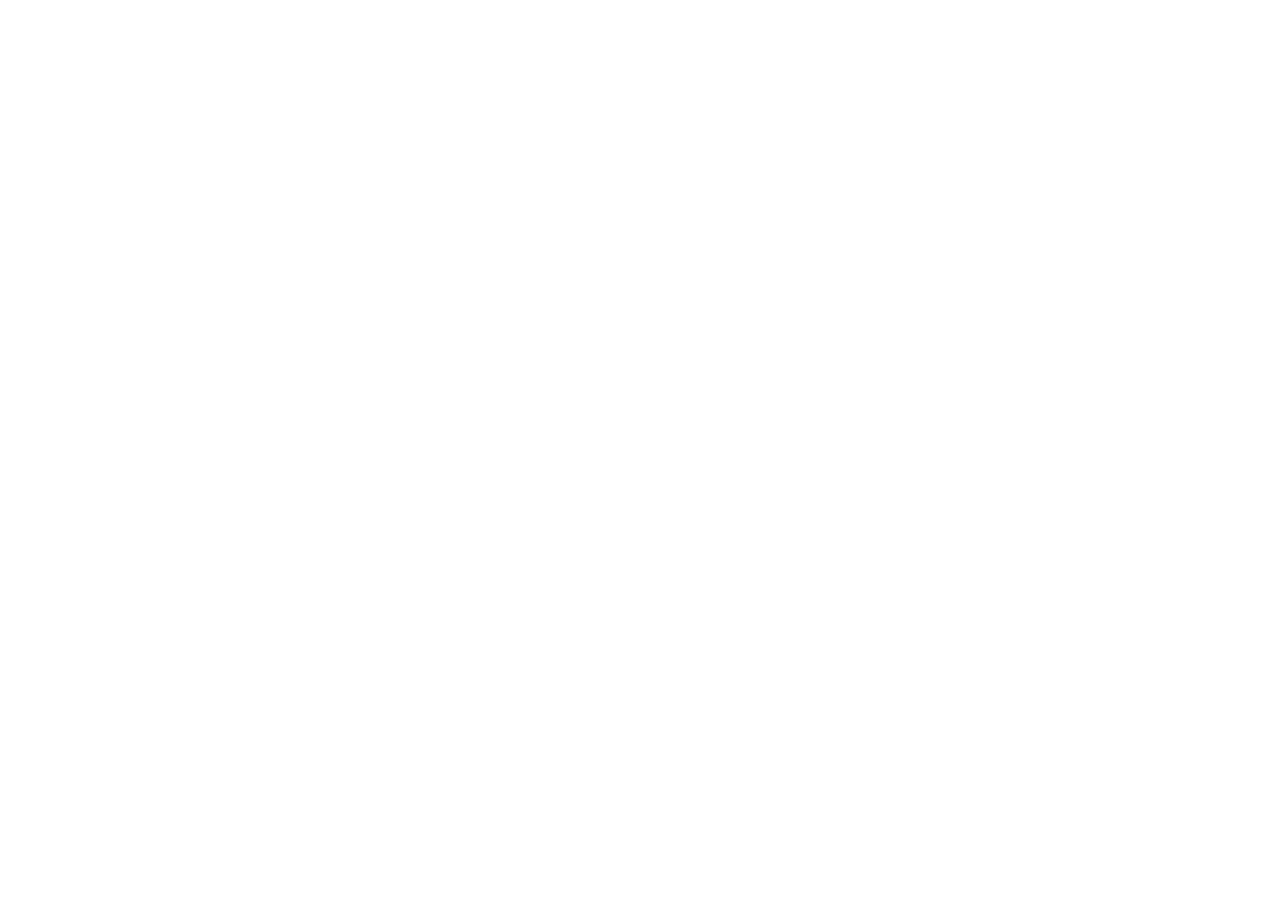
==== index.html @ c09ef452 "Add file/folder structure" ====
<!DOCTYPE html>
<html lang="en">
<head>
    <meta charset="UTF-8">
    <meta name="viewport" content="width=device-width, initial-scale=1.0">
    <title>Document</title>
    <link rel="stylesheet" href="styles.css">
    <script src="js.js"></script>
</head>
<body>
    
</body>
</html>
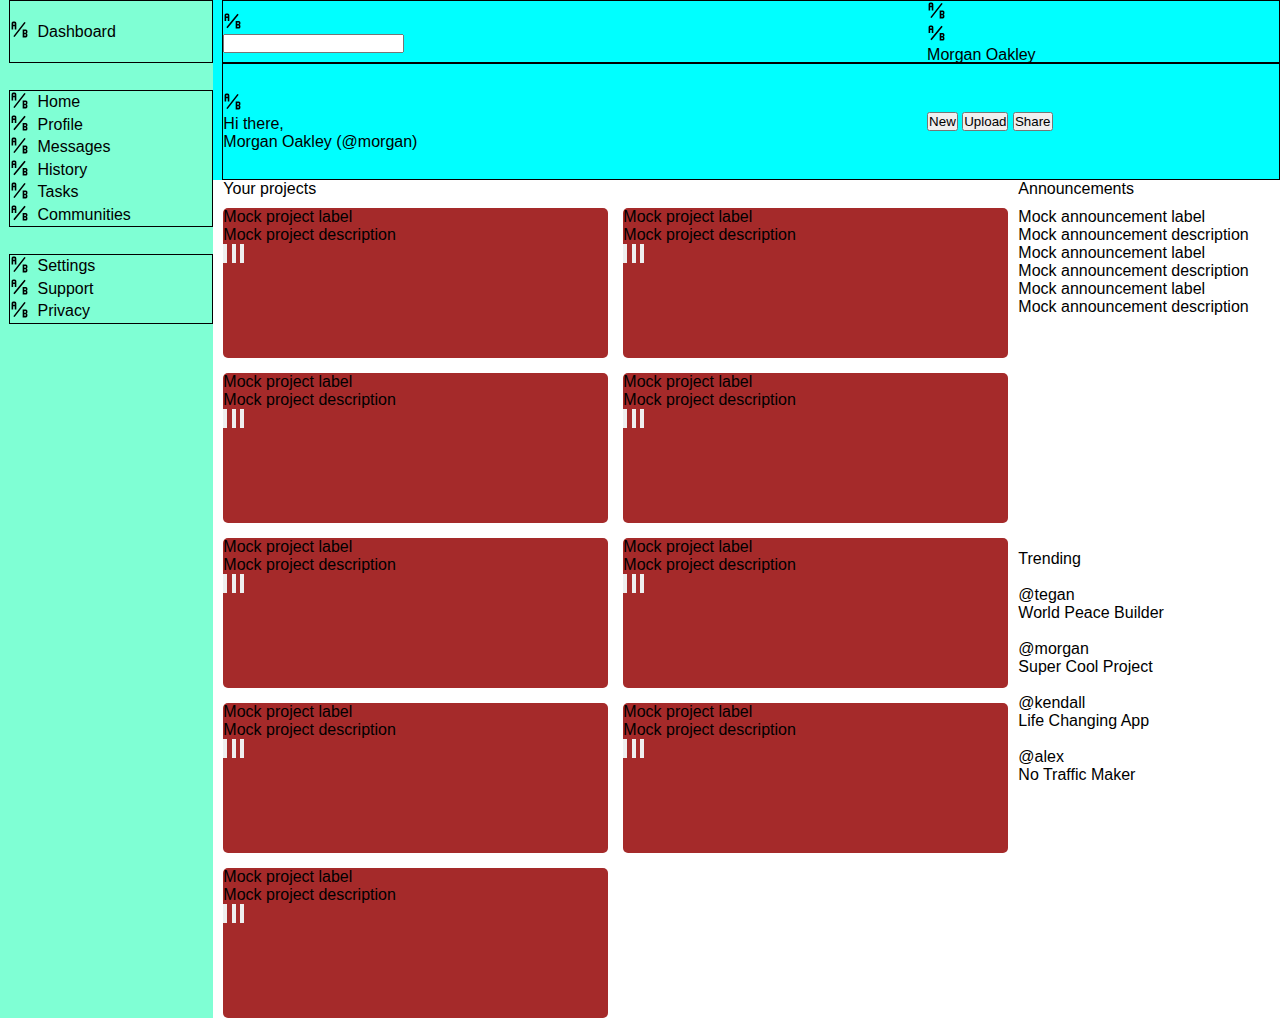
==== commit c4023787: "Add layout for header" ====
--- a/index.html
+++ b/index.html
@@ -8,6 +8,316 @@
     <script src="js.js"></script>
 </head>
 <body>
-    
+    <div class="container">
+        <nav class="navigation">
+            <div class="navigation-header">
+                <div class="image">
+                    <img src="images/ab-testing.svg" alt="">
+                </div>
+                <p>Dashboard</p>
+            </div>
+            <div class="navigation-menu">
+                <ul>
+                    <li>
+                        <div class="image">
+                            <img src="images/ab-testing.svg" alt="">
+                        </div>
+                        <p>Home</p>
+                    </li>
+                    <li>
+                        <div class="image">
+                            <img src="images/ab-testing.svg" alt="">
+                        </div>
+                        <p>Profile</p>
+                    </li>
+                    <li>
+                        <div class="image">
+                            <img src="images/ab-testing.svg" alt="">
+                        </div>
+                        <p>Messages</p>
+                    </li>
+                    <li>
+                        <div class="image">
+                            <img src="images/ab-testing.svg" alt="">
+                        </div>
+                        <p>History</p>
+                    </li>
+                    <li>
+                        <div class="image">
+                            <img src="images/ab-testing.svg" alt="">
+                        </div>
+                        <p>Tasks</p>
+                    </li>
+                    <li>
+                        <div class="image">
+                            <img src="images/ab-testing.svg" alt="">
+                        </div>
+                        <p>Communities</p>
+                    </li>
+                </ul>
+            </div>
+            <div class="navigation-additional-menu">
+                <ul>
+                    <li>
+                        <div class="image">
+                            <img src="images/ab-testing.svg" alt="">
+                        </div>
+                        <p>Settings</p>
+                    </li>
+                    <li>
+                        <div class="image">
+                            <img src="images/ab-testing.svg" alt="">
+                        </div>
+                        <p>Support</p>
+                    </li>
+                    <li>
+                        <div class="image">
+                            <img src="images/ab-testing.svg" alt="">
+                        </div>
+                        <p>Privacy</p>
+                    </li>
+                </ul>
+            </div>
+        </nav>
+        <div class="header">
+            <div class="header-row-1">
+                <div class="search-section">
+                    <div class="search-icon">
+                        <img src="images/ab-testing.svg" alt="">
+                    </div>
+                    <div class="search-bar">
+                        <input type="search">
+                    </div>
+                </div>
+                <div class="profile-section">
+                    <div class="bell-icon">
+                        <img src="images/ab-testing.svg" alt="">
+                    </div>
+                    <div class="profile-picture">
+                        <img src="images/ab-testing.svg" alt="">
+                    </div>
+                    <div class="profile-name">
+                        Morgan Oakley
+                    </div>
+                </div>
+            </div>
+            <div class="header-row-2">
+                <div class="greeting-section">
+                    <div class="greeting-profile-picture">
+                        <img src="images/ab-testing.svg" alt="">
+                    </div>
+                    <div class="greeting">
+                        <p>Hi there,</p>
+                        <p>Morgan Oakley (@morgan)</p>
+                    </div>
+                </div>
+                <div class="buttons-section">
+                    <div class="buttons">
+                        <button>New</button>
+                        <button>Upload</button>
+                        <button>Share</button>
+                    </div>
+                </div>
+            </div>
+        </div>
+        <div class="content">
+            <p>Your projects</p>
+            <div class="content-projects">
+                
+                <div class="project">
+                    <div class="project-label">Mock project label</div>
+                    <div class="project-description">Mock project description</div>
+                    <div class="project-buttons">
+                        <button class="star">
+                            <img src="" alt="">
+                        </button>
+                        <button class="watch">
+                            <img src="" alt="">
+                        </button>
+                        <button class="share">
+                            <img src="" alt="">
+                        </button>
+                    </div>
+                </div>
+                <div class="project">
+                    <div class="project-label">Mock project label</div>
+                    <div class="project-description">Mock project description</div>
+                    <div class="project-buttons">
+                        <button class="star">
+                            <img src="" alt="">
+                        </button>
+                        <button class="watch">
+                            <img src="" alt="">
+                        </button>
+                        <button class="share">
+                            <img src="" alt="">
+                        </button>
+                    </div>
+                </div>
+                <div class="project">
+                    <div class="project-label">Mock project label</div>
+                    <div class="project-description">Mock project description</div>
+                    <div class="project-buttons">
+                        <button class="star">
+                            <img src="" alt="">
+                        </button>
+                        <button class="watch">
+                            <img src="" alt="">
+                        </button>
+                        <button class="share">
+                            <img src="" alt="">
+                        </button>
+                    </div>
+                </div>
+                <div class="project">
+                    <div class="project-label">Mock project label</div>
+                    <div class="project-description">Mock project description</div>
+                    <div class="project-buttons">
+                        <button class="star">
+                            <img src="" alt="">
+                        </button>
+                        <button class="watch">
+                            <img src="" alt="">
+                        </button>
+                        <button class="share">
+                            <img src="" alt="">
+                        </button>
+                    </div>
+                </div>
+                <div class="project">
+                    <div class="project-label">Mock project label</div>
+                    <div class="project-description">Mock project description</div>
+                    <div class="project-buttons">
+                        <button class="star">
+                            <img src="" alt="">
+                        </button>
+                        <button class="watch">
+                            <img src="" alt="">
+                        </button>
+                        <button class="share">
+                            <img src="" alt="">
+                        </button>
+                    </div>
+                </div>
+                <div class="project">
+                    <div class="project-label">Mock project label</div>
+                    <div class="project-description">Mock project description</div>
+                    <div class="project-buttons">
+                        <button class="star">
+                            <img src="" alt="">
+                        </button>
+                        <button class="watch">
+                            <img src="" alt="">
+                        </button>
+                        <button class="share">
+                            <img src="" alt="">
+                        </button>
+                    </div>
+                </div>
+                <div class="project">
+                    <div class="project-label">Mock project label</div>
+                    <div class="project-description">Mock project description</div>
+                    <div class="project-buttons">
+                        <button class="star">
+                            <img src="" alt="">
+                        </button>
+                        <button class="watch">
+                            <img src="" alt="">
+                        </button>
+                        <button class="share">
+                            <img src="" alt="">
+                        </button>
+                    </div>
+                </div>
+                <div class="project">
+                    <div class="project-label">Mock project label</div>
+                    <div class="project-description">Mock project description</div>
+                    <div class="project-buttons">
+                        <button class="star">
+                            <img src="" alt="">
+                        </button>
+                        <button class="watch">
+                            <img src="" alt="">
+                        </button>
+                        <button class="share">
+                            <img src="" alt="">
+                        </button>
+                    </div>
+                </div>
+                <div class="project">
+                    <div class="project-label">Mock project label</div>
+                    <div class="project-description">Mock project description</div>
+                    <div class="project-buttons">
+                        <button class="star">
+                            <img src="" alt="">
+                        </button>
+                        <button class="watch">
+                            <img src="" alt="">
+                        </button>
+                        <button class="share">
+                            <img src="" alt="">
+                        </button>
+                    </div>
+                </div>
+            </div>
+            <p>Announcements</p>
+            <div class="content-sidebar">
+                <div class="announcements">
+                    
+                    <div class="announcement">
+                        <div class="announcement-label">Mock announcement label</div>
+                        <div class="announcement-description">Mock announcement description</div>
+                    </div>
+                    <div class="announcement">
+                        <div class="announcement-label">Mock announcement label</div>
+                        <div class="announcement-description">Mock announcement description</div>
+                    </div>
+                    <div class="announcement">
+                        <div class="announcement-label">Mock announcement label</div>
+                        <div class="announcement-description">Mock announcement description</div>
+                    </div>
+                </div>
+                <div class="trending">
+                    <p>Trending</p>
+                    <div class="trending-item">
+                        <div class="trending-item-picture">
+                            <img src="" alt="">
+                        </div>
+                        <div class="trending-item-text">
+                            <p>@tegan</p>
+                            <p>World Peace Builder</p>
+                        </div>
+                    </div>
+                    <div class="trending-item">
+                        <div class="trending-item-picture">
+                            <img src="" alt="">
+                        </div>
+                        <div class="trending-item-text">
+                            <p>@morgan</p>
+                            <p>Super Cool Project</p>
+                        </div>
+                    </div>
+                    <div class="trending-item">
+                        <div class="trending-item-picture">
+                            <img src="" alt="">
+                        </div>
+                        <div class="trending-item-text">
+                            <p>@kendall</p>
+                            <p>Life Changing App</p>
+                        </div>
+                    </div>
+                    <div class="trending-item">
+                        <div class="trending-item-picture">
+                            <img src="" alt="">
+                        </div>
+                        <div class="trending-item-text">
+                            <p>@alex</p>
+                            <p>No Traffic Maker</p>
+                        </div>
+                    </div>
+                </div>
+            </div>
+        </div>
+    </div>
 </body>
 </html>--- a/styles.css
+++ b/styles.css
@@ -0,0 +1,130 @@
+/* General styles */
+
+* {
+    margin: 0;
+    padding: 0;
+    box-sizing: border-box;
+    list-style-type: none;
+}
+
+:root {
+    --height: 100vh;
+    --logo-container-width: 35vw;
+    --info-container-width: 65vw;
+    --info-container-children: calc(var(--height)/3);
+    --font-size: calc(13px + 0.5vw);
+    --line-height: calc(1.1rem + 0.5vw);
+}
+
+html {
+    font-family: sans-serif;
+    font-size: 16px;
+    height: 100vh;
+}
+
+body {
+    height: 100%;
+}
+
+
+/* Layout stuff */
+
+.container {
+    display: grid;
+    grid-template-columns: 1fr 5fr;
+    grid-template-rows: 20vh 1fr;
+    height: 100%;
+}
+
+
+/* Navigation pane */
+
+.navigation {
+    grid-row: 1 / 3;
+    background-color: aquamarine;
+    height: 100%;
+    display: grid;
+    align-content: start;
+    min-width: 130px;
+    grid-template-rows: 7vh auto auto 1fr;
+    gap: 3vh;
+}
+
+.navigation > div:nth-child(1),
+.navigation > div:nth-child(2),
+.navigation > div:nth-child(3) {
+    margin-left: 1vh;
+    border: 1px black solid;
+    .image > img {
+        height: 18.5px;
+        width: auto;
+        margin-right: 1vh;
+    }
+}
+
+.navigation > div:nth-child(1),
+.navigation > div:nth-child(2) > ul > li,
+.navigation > div:nth-child(3) > ul > li {
+    display: flex;
+    align-items: center;
+}
+
+
+/* Header */
+
+.header {
+    grid-column: 2 / 3;
+    grid-row: 1 / 2;
+    background-color: aqua;
+    display: grid;
+    grid-template: 7vh 1fr / 1fr;
+}
+
+.header > .header-row-1,
+.header > .header-row-2 {
+    display: grid;
+    grid-template-columns: 2fr 1fr;
+    grid-template-rows: 1fr;
+    margin-left: 1vh;
+    align-items: center;
+    border: 1px black solid;
+}
+
+.header img {
+    height: 18.5px;
+    width: auto;
+}
+
+
+
+.content {
+    grid-area: 2 / 2 / 3 / 3;
+    display: grid;
+    grid-template-columns: 3fr 1fr;
+    grid-template-rows: auto auto;
+    gap: 10px;
+    margin-left: 10px;
+}
+
+.content-projects {
+    display: grid;
+    grid-row: 2 / 3;
+    grid-template-columns: repeat(auto-fit, minmax(300px, 1fr));
+    gap: 15px;
+    
+}
+
+.project {
+    background-color: brown;
+    height: 150px;
+    border-radius: 5px;
+}
+
+.content-sidebar {
+    display: grid;
+    grid-row: 2 / 3;
+}
+
+.content p {
+    grid-row: 1 / 2;
+}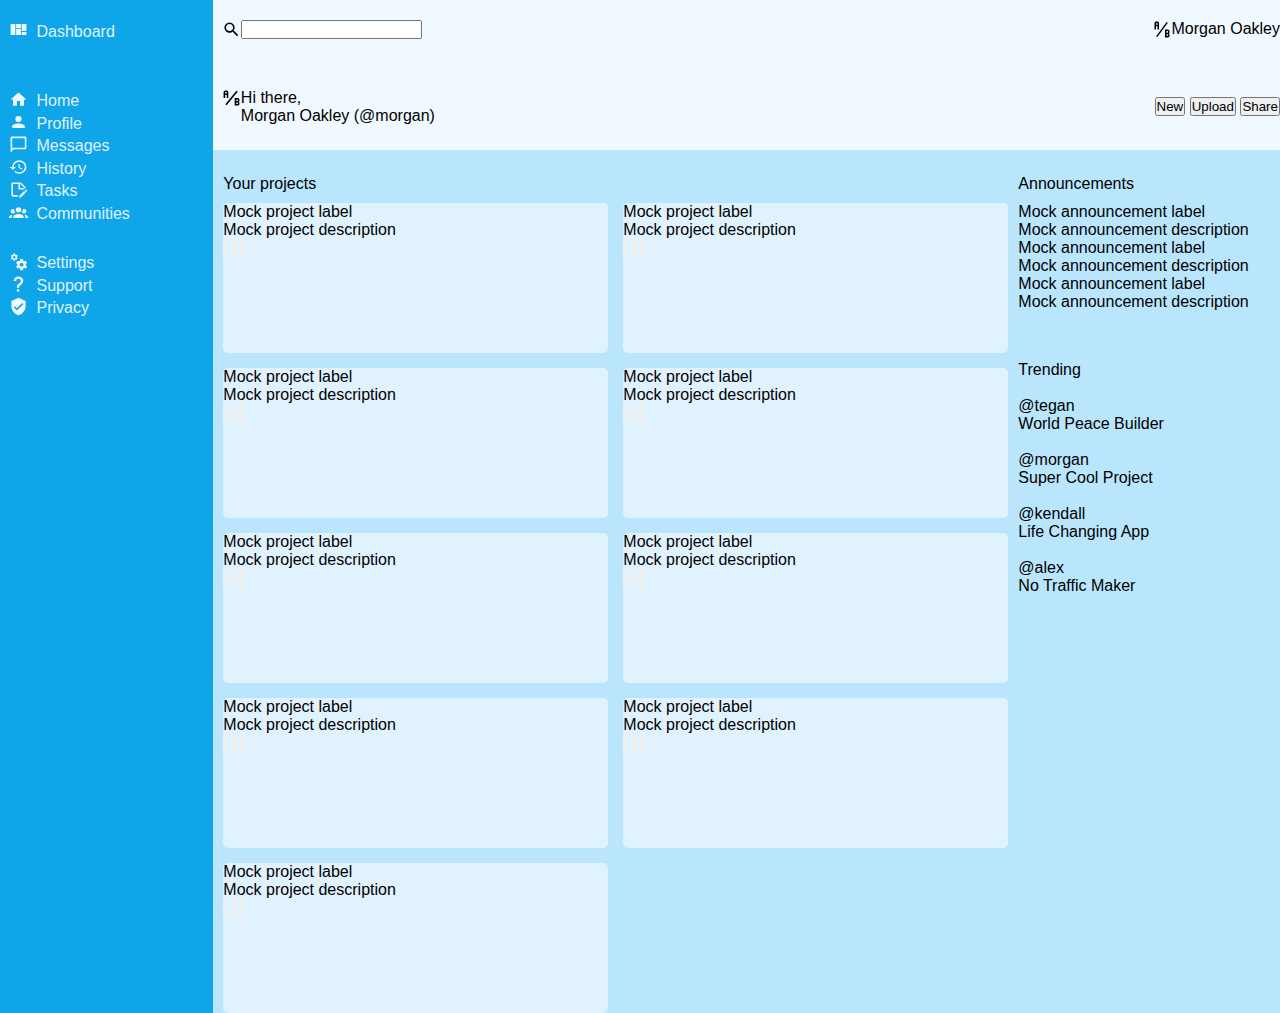
==== commit 2076fe3a: "Add svgs" ====
--- a/index.html
+++ b/index.html
@@ -12,7 +12,7 @@
         <nav class="navigation">
             <div class="navigation-header">
                 <div class="image">
-                    <img src="images/ab-testing.svg" alt="">
+                    <img src="images/view-dashboard-variant.svg" alt="">
                 </div>
                 <p>Dashboard</p>
             </div>
@@ -20,37 +20,37 @@
                 <ul>
                     <li>
                         <div class="image">
-                            <img src="images/ab-testing.svg" alt="">
+                            <img src="images/home.svg" alt="">
                         </div>
                         <p>Home</p>
                     </li>
                     <li>
                         <div class="image">
-                            <img src="images/ab-testing.svg" alt="">
+                            <img src="images/account.svg" alt="">
                         </div>
                         <p>Profile</p>
                     </li>
                     <li>
                         <div class="image">
-                            <img src="images/ab-testing.svg" alt="">
+                            <img src="images/message-outline.svg" alt="">
                         </div>
                         <p>Messages</p>
                     </li>
                     <li>
                         <div class="image">
-                            <img src="images/ab-testing.svg" alt="">
+                            <img src="images/history.svg" alt="">
                         </div>
                         <p>History</p>
                     </li>
                     <li>
                         <div class="image">
-                            <img src="images/ab-testing.svg" alt="">
+                            <img src="images/note-edit-outline.svg" alt="">
                         </div>
                         <p>Tasks</p>
                     </li>
                     <li>
                         <div class="image">
-                            <img src="images/ab-testing.svg" alt="">
+                            <img src="images/account-group.svg" alt="">
                         </div>
                         <p>Communities</p>
                     </li>
@@ -60,19 +60,19 @@
                 <ul>
                     <li>
                         <div class="image">
-                            <img src="images/ab-testing.svg" alt="">
+                            <img src="images/cogs.svg" alt="">
                         </div>
                         <p>Settings</p>
                     </li>
                     <li>
                         <div class="image">
-                            <img src="images/ab-testing.svg" alt="">
+                            <img src="images/help.svg" alt="">
                         </div>
                         <p>Support</p>
                     </li>
                     <li>
                         <div class="image">
-                            <img src="images/ab-testing.svg" alt="">
+                            <img src="images/shield-check.svg" alt="">
                         </div>
                         <p>Privacy</p>
                     </li>
@@ -83,7 +83,7 @@
             <div class="header-row-1">
                 <div class="search-section">
                     <div class="search-icon">
-                        <img src="images/ab-testing.svg" alt="">
+                        <img src="images/magnify.svg" alt="">
                     </div>
                     <div class="search-bar">
                         <input type="search">
@@ -91,7 +91,7 @@
                 </div>
                 <div class="profile-section">
                     <div class="bell-icon">
-                        <img src="images/ab-testing.svg" alt="">
+                        <img src="images/bell-badge-outline.svg" alt="">
                     </div>
                     <div class="profile-picture">
                         <img src="images/ab-testing.svg" alt="">
--- a/styles.css
+++ b/styles.css
@@ -14,6 +14,19 @@
     --info-container-children: calc(var(--height)/3);
     --font-size: calc(13px + 0.5vw);
     --line-height: calc(1.1rem + 0.5vw);
+
+    /* Color palette */
+    --sky-50: #f0f9ff;
+    --sky-100: #e0f2fe;
+    --sky-200: #bae6fd;
+    --sky-300: #7dd3fc;
+    --sky-400: #38bdf8;
+    --sky-500: #0ea5e9;
+    --sky-600: #0284c7;
+    --sky-700: #0369a1;
+    --sky-800: #075985;
+    --sky-900: #0c4a6e;
+    --sky-950: #082f49;
 }
 
 html {
@@ -32,8 +45,7 @@
 .container {
     display: grid;
     grid-template-columns: 1fr 5fr;
-    grid-template-rows: 20vh 1fr;
-    height: 100%;
+    grid-template-rows: 150px 1fr;
 }
 
 
@@ -46,7 +58,7 @@
     display: grid;
     align-content: start;
     min-width: 130px;
-    grid-template-rows: 7vh auto auto 1fr;
+    grid-template-rows: minmax(50px, 7vh) auto auto 1fr;
     gap: 3vh;
 }
 
@@ -54,7 +66,6 @@
 .navigation > div:nth-child(2),
 .navigation > div:nth-child(3) {
     margin-left: 1vh;
-    border: 1px black solid;
     .image > img {
         height: 18.5px;
         width: auto;
@@ -77,7 +88,13 @@
     grid-row: 1 / 2;
     background-color: aqua;
     display: grid;
-    grid-template: 7vh 1fr / 1fr;
+    grid-template: minmax(50px, 7vh) 1fr / 1fr;
+    min-height: 75px;
+}
+
+.header img {
+    height: 18.5px;
+    width: auto;
 }
 
 .header > .header-row-1,
@@ -87,15 +104,25 @@
     grid-template-rows: 1fr;
     margin-left: 1vh;
     align-items: center;
-    border: 1px black solid;
 }
 
-.header img {
-    height: 18.5px;
-    width: auto;
+.header-row-1 > div,
+.header-row-2 > div {
+    display: flex;
+}
+
+.header-row-1 > div:nth-child(1),
+.header-row-2 > div:nth-child(1) {
+    justify-content: start;
+}
+
+.header-row-1 > div:nth-child(2),
+.header-row-2 > div:nth-child(2) {
+    justify-content: end;
 }
 
 
+/* Content */
 
 .content {
     grid-area: 2 / 2 / 3 / 3;
@@ -104,6 +131,7 @@
     grid-template-rows: auto auto;
     gap: 10px;
     margin-left: 10px;
+    margin-top: 25px;
 }
 
 .content-projects {
@@ -115,16 +143,43 @@
 }
 
 .project {
-    background-color: brown;
     height: 150px;
     border-radius: 5px;
 }
 
 .content-sidebar {
-    display: grid;
+    /* display: grid; */
     grid-row: 2 / 3;
 }
 
 .content p {
     grid-row: 1 / 2;
-}+}
+
+.announcements {
+    margin-bottom: 50px;
+}
+
+
+/* Colors */
+
+.container {
+    background-color: var(--sky-200);
+}
+
+.project {
+    background-color: var(--sky-100);
+}
+
+.navigation {
+    background-color: var(--sky-500);
+    color: var(--sky-100);
+}
+
+.header {
+    background-color: var(--sky-50);
+}
+
+/* .image-home {
+    filter: invert(1);
+} */
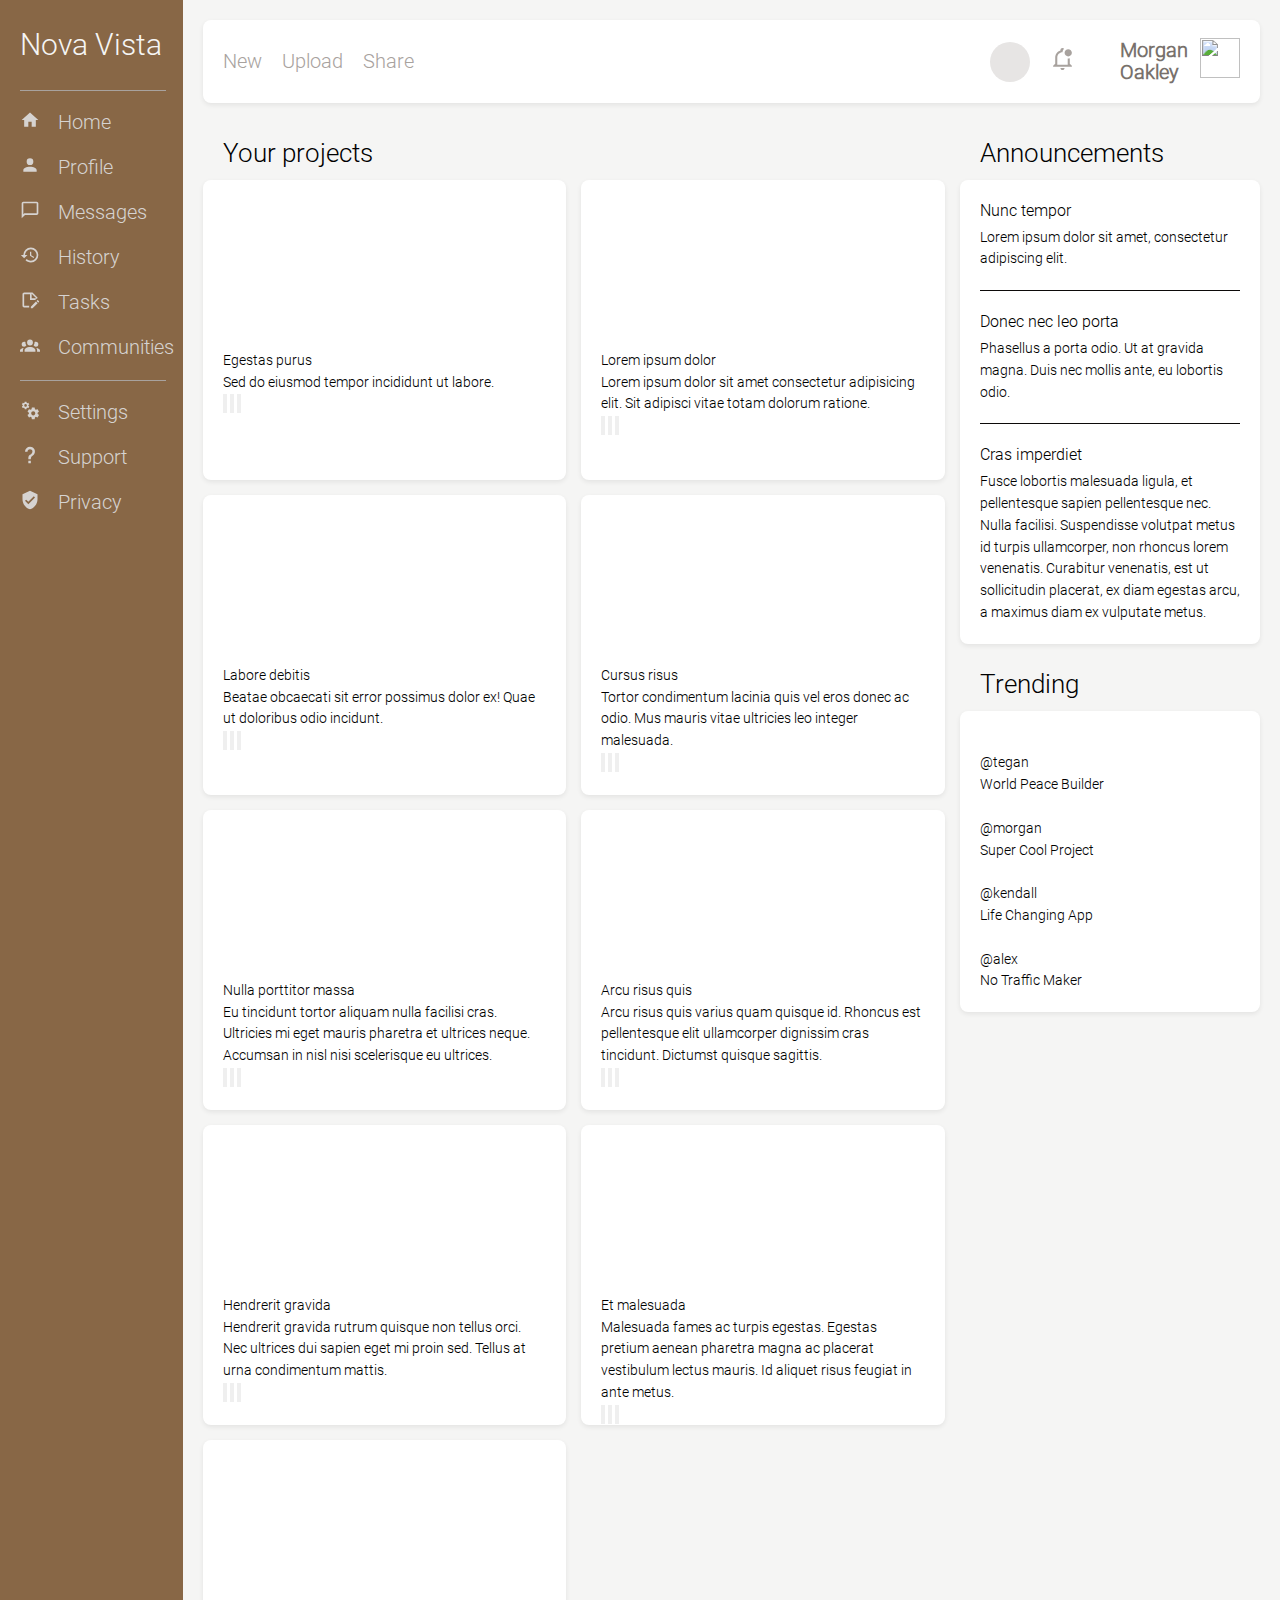
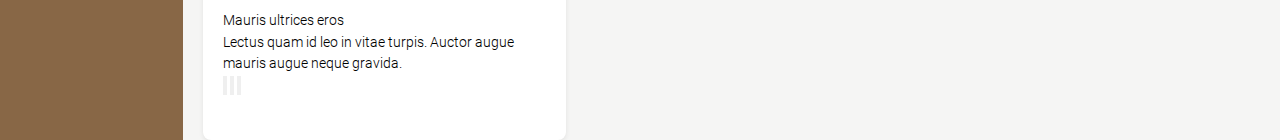
==== commit 6e0bdbcd: "Add mock text and fonts" ====
--- a/index.html
+++ b/index.html
@@ -6,51 +6,54 @@
     <title>Document</title>
     <link rel="stylesheet" href="styles.css">
     <script src="js.js"></script>
+    <link rel="preconnect" href="https://fonts.googleapis.com">
+    <link rel="preconnect" href="https://fonts.gstatic.com" crossorigin>
+    <!-- <link href="https://fonts.googleapis.com/css2?family=Josefin+Sans:wght@100;300&display=swap" rel="stylesheet"> -->
 </head>
 <body>
     <div class="container">
         <nav class="navigation">
             <div class="navigation-header">
                 <div class="image">
-                    <img src="images/view-dashboard-variant.svg" alt="">
-                </div>
-                <p>Dashboard</p>
+                    <!-- <svg xmlns="http://www.w3.org/2000/svg" viewBox="0 0 24 24"><path d="M2,5V19H8V5H2M9,5V10H15V5H9M16,5V14H22V5H16M9,11V19H15V11H9M16,15V19H22V15H16Z" /></svg>                 -->
+                </div>
+                <p>Nova Vista</p>
             </div>
             <div class="navigation-menu">
                 <ul>
                     <li>
                         <div class="image">
-                            <img src="images/home.svg" alt="">
+                            <svg xmlns="http://www.w3.org/2000/svg" viewBox="0 0 24 24" fill="var(--menu-icon-color)"><path d="M10,20V14H14V20H19V12H22L12,3L2,12H5V20H10Z" /></svg>                        
                         </div>
                         <p>Home</p>
                     </li>
                     <li>
                         <div class="image">
-                            <img src="images/account.svg" alt="">
+                            <svg xmlns="http://www.w3.org/2000/svg" viewBox="0 0 24 24" fill="var(--menu-icon-color)"><path d="M12,4A4,4 0 0,1 16,8A4,4 0 0,1 12,12A4,4 0 0,1 8,8A4,4 0 0,1 12,4M12,14C16.42,14 20,15.79 20,18V20H4V18C4,15.79 7.58,14 12,14Z" /></svg>                        
                         </div>
                         <p>Profile</p>
                     </li>
                     <li>
                         <div class="image">
-                            <img src="images/message-outline.svg" alt="">
+                            <svg xmlns="http://www.w3.org/2000/svg" viewBox="0 0 24 24" fill="var(--menu-icon-color)"><path d="M20 2H4C2.9 2 2 2.9 2 4V22L6 18H20C21.1 18 22 17.1 22 16V4C22 2.9 21.1 2 20 2M20 16H5.2L4 17.2V4H20V16Z" /></svg>                        
                         </div>
                         <p>Messages</p>
                     </li>
                     <li>
                         <div class="image">
-                            <img src="images/history.svg" alt="">
+                            <svg xmlns="http://www.w3.org/2000/svg" viewBox="0 0 24 24" fill="var(--menu-icon-color)"><path d="M13.5,8H12V13L16.28,15.54L17,14.33L13.5,12.25V8M13,3A9,9 0 0,0 4,12H1L4.96,16.03L9,12H6A7,7 0 0,1 13,5A7,7 0 0,1 20,12A7,7 0 0,1 13,19C11.07,19 9.32,18.21 8.06,16.94L6.64,18.36C8.27,20 10.5,21 13,21A9,9 0 0,0 22,12A9,9 0 0,0 13,3" /></svg>                        
                         </div>
                         <p>History</p>
                     </li>
                     <li>
                         <div class="image">
-                            <img src="images/note-edit-outline.svg" alt="">
+                            <svg xmlns="http://www.w3.org/2000/svg" viewBox="0 0 24 24" fill="var(--menu-icon-color)"><path d="M18.13 12L19.39 10.74C19.83 10.3 20.39 10.06 21 10V9L15 3H5C3.89 3 3 3.89 3 5V19C3 20.1 3.89 21 5 21H11V19.13L11.13 19H5V5H12V12H18.13M14 4.5L19.5 10H14V4.5M19.13 13.83L21.17 15.87L15.04 22H13V19.96L19.13 13.83M22.85 14.19L21.87 15.17L19.83 13.13L20.81 12.15C21 11.95 21.33 11.95 21.53 12.15L22.85 13.47C23.05 13.67 23.05 14 22.85 14.19Z" /></svg>
                         </div>
                         <p>Tasks</p>
                     </li>
                     <li>
                         <div class="image">
-                            <img src="images/account-group.svg" alt="">
+                            <svg xmlns="http://www.w3.org/2000/svg" viewBox="0 0 24 24" fill="var(--menu-icon-color)"><path d="M12,5.5A3.5,3.5 0 0,1 15.5,9A3.5,3.5 0 0,1 12,12.5A3.5,3.5 0 0,1 8.5,9A3.5,3.5 0 0,1 12,5.5M5,8C5.56,8 6.08,8.15 6.53,8.42C6.38,9.85 6.8,11.27 7.66,12.38C7.16,13.34 6.16,14 5,14A3,3 0 0,1 2,11A3,3 0 0,1 5,8M19,8A3,3 0 0,1 22,11A3,3 0 0,1 19,14C17.84,14 16.84,13.34 16.34,12.38C17.2,11.27 17.62,9.85 17.47,8.42C17.92,8.15 18.44,8 19,8M5.5,18.25C5.5,16.18 8.41,14.5 12,14.5C15.59,14.5 18.5,16.18 18.5,18.25V20H5.5V18.25M0,20V18.5C0,17.11 1.89,15.94 4.45,15.6C3.86,16.28 3.5,17.22 3.5,18.25V20H0M24,20H20.5V18.25C20.5,17.22 20.14,16.28 19.55,15.6C22.11,15.94 24,17.11 24,18.5V20Z" /></svg>                        
                         </div>
                         <p>Communities</p>
                     </li>
@@ -60,19 +63,19 @@
                 <ul>
                     <li>
                         <div class="image">
-                            <img src="images/cogs.svg" alt="">
+                            <svg xmlns="http://www.w3.org/2000/svg" viewBox="0 0 24 24" fill="var(--menu-icon-color)"><path d="M15.9,18.45C17.25,18.45 18.35,17.35 18.35,16C18.35,14.65 17.25,13.55 15.9,13.55C14.54,13.55 13.45,14.65 13.45,16C13.45,17.35 14.54,18.45 15.9,18.45M21.1,16.68L22.58,17.84C22.71,17.95 22.75,18.13 22.66,18.29L21.26,20.71C21.17,20.86 21,20.92 20.83,20.86L19.09,20.16C18.73,20.44 18.33,20.67 17.91,20.85L17.64,22.7C17.62,22.87 17.47,23 17.3,23H14.5C14.32,23 14.18,22.87 14.15,22.7L13.89,20.85C13.46,20.67 13.07,20.44 12.71,20.16L10.96,20.86C10.81,20.92 10.62,20.86 10.54,20.71L9.14,18.29C9.05,18.13 9.09,17.95 9.22,17.84L10.7,16.68L10.65,16L10.7,15.31L9.22,14.16C9.09,14.05 9.05,13.86 9.14,13.71L10.54,11.29C10.62,11.13 10.81,11.07 10.96,11.13L12.71,11.84C13.07,11.56 13.46,11.32 13.89,11.15L14.15,9.29C14.18,9.13 14.32,9 14.5,9H17.3C17.47,9 17.62,9.13 17.64,9.29L17.91,11.15C18.33,11.32 18.73,11.56 19.09,11.84L20.83,11.13C21,11.07 21.17,11.13 21.26,11.29L22.66,13.71C22.75,13.86 22.71,14.05 22.58,14.16L21.1,15.31L21.15,16L21.1,16.68M6.69,8.07C7.56,8.07 8.26,7.37 8.26,6.5C8.26,5.63 7.56,4.92 6.69,4.92A1.58,1.58 0 0,0 5.11,6.5C5.11,7.37 5.82,8.07 6.69,8.07M10.03,6.94L11,7.68C11.07,7.75 11.09,7.87 11.03,7.97L10.13,9.53C10.08,9.63 9.96,9.67 9.86,9.63L8.74,9.18L8,9.62L7.81,10.81C7.79,10.92 7.7,11 7.59,11H5.79C5.67,11 5.58,10.92 5.56,10.81L5.4,9.62L4.64,9.18L3.5,9.63C3.41,9.67 3.3,9.63 3.24,9.53L2.34,7.97C2.28,7.87 2.31,7.75 2.39,7.68L3.34,6.94L3.31,6.5L3.34,6.06L2.39,5.32C2.31,5.25 2.28,5.13 2.34,5.03L3.24,3.47C3.3,3.37 3.41,3.33 3.5,3.37L4.63,3.82L5.4,3.38L5.56,2.19C5.58,2.08 5.67,2 5.79,2H7.59C7.7,2 7.79,2.08 7.81,2.19L8,3.38L8.74,3.82L9.86,3.37C9.96,3.33 10.08,3.37 10.13,3.47L11.03,5.03C11.09,5.13 11.07,5.25 11,5.32L10.03,6.06L10.06,6.5L10.03,6.94Z" /></svg>                        
                         </div>
                         <p>Settings</p>
                     </li>
                     <li>
                         <div class="image">
-                            <img src="images/help.svg" alt="">
+                            <svg xmlns="http://www.w3.org/2000/svg" viewBox="0 0 24 24" fill="var(--menu-icon-color)"><path d="M10,19H13V22H10V19M12,2C17.35,2.22 19.68,7.62 16.5,11.67C15.67,12.67 14.33,13.33 13.67,14.17C13,15 13,16 13,17H10C10,15.33 10,13.92 10.67,12.92C11.33,11.92 12.67,11.33 13.5,10.67C15.92,8.43 15.32,5.26 12,5A3,3 0 0,0 9,8H6A6,6 0 0,1 12,2Z" /></svg>                        
                         </div>
                         <p>Support</p>
                     </li>
                     <li>
                         <div class="image">
-                            <img src="images/shield-check.svg" alt="">
+                            <svg xmlns="http://www.w3.org/2000/svg" viewBox="0 0 24 24" fill="var(--menu-icon-color)"><path d="M10,17L6,13L7.41,11.59L10,14.17L16.59,7.58L18,9M12,1L3,5V11C3,16.55 6.84,21.74 12,23C17.16,21.74 21,16.55 21,11V5L12,1Z" /></svg>
                         </div>
                         <p>Privacy</p>
                     </li>
@@ -81,41 +84,28 @@
         </nav>
         <div class="header">
             <div class="header-row-1">
+                <div class="buttons-section">
+                    <div class="buttons">
+                        <ul>
+                            <li>New</li>
+                            <li>Upload</li>
+                            <li>Share</li>
+                        </ul>
+                    </div>
+                </div>
                 <div class="search-section">
-                    <div class="search-icon">
-                        <img src="images/magnify.svg" alt="">
-                    </div>
                     <div class="search-bar">
-                        <input type="search">
-                    </div>
-                </div>
-                <div class="profile-section">
+                        <input type="text" class="search-bar" placeholder=" ">
+                    </div>
                     <div class="bell-icon">
-                        <img src="images/bell-badge-outline.svg" alt="">
-                    </div>
-                    <div class="profile-picture">
-                        <img src="images/ab-testing.svg" alt="">
+                        <svg xmlns="http://www.w3.org/2000/svg" viewBox="0 0 24 24" fill="#a8a29e"><path d="M19 17V11.8C18.5 11.9 18 12 17.5 12H17V18H7V11C7 8.2 9.2 6 12 6C12.1 4.7 12.7 3.6 13.5 2.7C13.2 2.3 12.6 2 12 2C10.9 2 10 2.9 10 4V4.3C7 5.2 5 7.9 5 11V17L3 19V20H21V19L19 17M10 21C10 22.1 10.9 23 12 23S14 22.1 14 21H10M21 6.5C21 8.4 19.4 10 17.5 10S14 8.4 14 6.5 15.6 3 17.5 3 21 4.6 21 6.5" /></svg>                    
                     </div>
                     <div class="profile-name">
                         Morgan Oakley
-                    </div>
-                </div>
-            </div>
-            <div class="header-row-2">
-                <div class="greeting-section">
-                    <div class="greeting-profile-picture">
-                        <img src="images/ab-testing.svg" alt="">
-                    </div>
-                    <div class="greeting">
-                        <p>Hi there,</p>
-                        <p>Morgan Oakley (@morgan)</p>
-                    </div>
-                </div>
-                <div class="buttons-section">
-                    <div class="buttons">
-                        <button>New</button>
-                        <button>Upload</button>
-                        <button>Share</button>
+                        <!-- <svg xmlns="http://www.w3.org/2000/svg" viewBox="0 0 24 24" fill="black"><path d="M15,14C12.3,14 7,15.3 7,18V20H23V18C23,15.3 17.7,14 15,14M15,12A4,4 0 0,0 19,8A4,4 0 0,0 15,4A4,4 0 0,0 11,8A4,4 0 0,0 15,12M5,15L4.4,14.5C2.4,12.6 1,11.4 1,9.9C1,8.7 2,7.7 3.2,7.7C3.9,7.7 4.6,8 5,8.5C5.4,8 6.1,7.7 6.8,7.7C8,7.7 9,8.6 9,9.9C9,11.4 7.6,12.6 5.6,14.5L5,15Z" /></svg> -->
+                    </div>
+                    <div class="profile-picture">
+                        <img src="images/blackbird.png" height="40px" width="40px" alt="">
                     </div>
                 </div>
             </div>
@@ -125,128 +115,137 @@
             <div class="content-projects">
                 
                 <div class="project">
-                    <div class="project-label">Mock project label</div>
-                    <div class="project-description">Mock project description</div>
-                    <div class="project-buttons">
-                        <button class="star">
-                            <img src="" alt="">
-                        </button>
-                        <button class="watch">
-                            <img src="" alt="">
-                        </button>
-                        <button class="share">
-                            <img src="" alt="">
-                        </button>
-                    </div>
-                </div>
-                <div class="project">
-                    <div class="project-label">Mock project label</div>
-                    <div class="project-description">Mock project description</div>
-                    <div class="project-buttons">
-                        <button class="star">
-                            <img src="" alt="">
-                        </button>
-                        <button class="watch">
-                            <img src="" alt="">
-                        </button>
-                        <button class="share">
-                            <img src="" alt="">
-                        </button>
-                    </div>
-                </div>
-                <div class="project">
-                    <div class="project-label">Mock project label</div>
-                    <div class="project-description">Mock project description</div>
-                    <div class="project-buttons">
-                        <button class="star">
-                            <img src="" alt="">
-                        </button>
-                        <button class="watch">
-                            <img src="" alt="">
-                        </button>
-                        <button class="share">
-                            <img src="" alt="">
-                        </button>
-                    </div>
-                </div>
-                <div class="project">
-                    <div class="project-label">Mock project label</div>
-                    <div class="project-description">Mock project description</div>
-                    <div class="project-buttons">
-                        <button class="star">
-                            <img src="" alt="">
-                        </button>
-                        <button class="watch">
-                            <img src="" alt="">
-                        </button>
-                        <button class="share">
-                            <img src="" alt="">
-                        </button>
-                    </div>
-                </div>
-                <div class="project">
-                    <div class="project-label">Mock project label</div>
-                    <div class="project-description">Mock project description</div>
-                    <div class="project-buttons">
-                        <button class="star">
-                            <img src="" alt="">
-                        </button>
-                        <button class="watch">
-                            <img src="" alt="">
-                        </button>
-                        <button class="share">
-                            <img src="" alt="">
-                        </button>
-                    </div>
-                </div>
-                <div class="project">
-                    <div class="project-label">Mock project label</div>
-                    <div class="project-description">Mock project description</div>
-                    <div class="project-buttons">
-                        <button class="star">
-                            <img src="" alt="">
-                        </button>
-                        <button class="watch">
-                            <img src="" alt="">
-                        </button>
-                        <button class="share">
-                            <img src="" alt="">
-                        </button>
-                    </div>
-                </div>
-                <div class="project">
-                    <div class="project-label">Mock project label</div>
-                    <div class="project-description">Mock project description</div>
-                    <div class="project-buttons">
-                        <button class="star">
-                            <img src="" alt="">
-                        </button>
-                        <button class="watch">
-                            <img src="" alt="">
-                        </button>
-                        <button class="share">
-                            <img src="" alt="">
-                        </button>
-                    </div>
-                </div>
-                <div class="project">
-                    <div class="project-label">Mock project label</div>
-                    <div class="project-description">Mock project description</div>
-                    <div class="project-buttons">
-                        <button class="star">
-                            <img src="" alt="">
-                        </button>
-                        <button class="watch">
-                            <img src="" alt="">
-                        </button>
-                        <button class="share">
-                            <img src="" alt="">
-                        </button>
-                    </div>
-                </div>
-                <div class="project">
-                    <div class="project-label">Mock project label</div>
-                    <div class="project-description">Mock project description</div>
+                    <div class="project-image" style="background-image: url(images/eugene-golovesov-b7dg9rX9zhI-unsplash.jpg)"></div>
+                    <div class="project-label">Egestas purus</div>
+                    <div class="project-description">Sed do eiusmod tempor incididunt ut labore.</div>
+                    <div class="project-buttons">
+                        <button class="star">
+                            <img src="" alt="">
+                        </button>
+                        <button class="watch">
+                            <img src="" alt="">
+                        </button>
+                        <button class="share">
+                            <img src="" alt="">
+                        </button>
+                    </div>
+                </div>
+                <div class="project">
+                    <div class="project-image" style="background-image: url(images/pawel-czerwinski-6lQDFGOB1iw-unsplash.jpg)"></div>
+                    <div class="project-label">Lorem ipsum dolor</div>
+                    <div class="project-description">Lorem ipsum dolor sit amet consectetur adipisicing elit. Sit adipisci vitae totam dolorum ratione.</div>
+                    <div class="project-buttons">
+                        <button class="star">
+                            <img src="" alt="">
+                        </button>
+                        <button class="watch">
+                            <img src="" alt="">
+                        </button>
+                        <button class="share">
+                            <img src="" alt="">
+                        </button>
+                    </div>
+                </div>
+                <div class="project">
+                    <div class="project-image" style="background-image: url(images/pawel-czerwinski-Lki74Jj7H-U-unsplash.jpg)"></div>
+                    <div class="project-label">Labore debitis</div>
+                    <div class="project-description">Beatae obcaecati sit error possimus dolor ex! Quae ut doloribus odio incidunt.</div>
+                    <div class="project-buttons">
+                        <button class="star">
+                            <img src="" alt="">
+                        </button>
+                        <button class="watch">
+                            <img src="" alt="">
+                        </button>
+                        <button class="share">
+                            <img src="" alt="">
+                        </button>
+                    </div>
+                </div>
+                <div class="project">
+                    <div class="project-image" style="background-image: url(images/usgs-hoS3dzgpHzw-unsplash.jpg)"></div>
+                    <div class="project-label">Cursus risus</div>
+                    <div class="project-description">Tortor condimentum lacinia quis vel eros donec ac odio. Mus mauris vitae ultricies leo integer malesuada.</div>
+                    <div class="project-buttons">
+                        <button class="star">
+                            <img src="" alt="">
+                        </button>
+                        <button class="watch">
+                            <img src="" alt="">
+                        </button>
+                        <button class="share">
+                            <img src="" alt="">
+                        </button>
+                    </div>
+                </div>
+                <div class="project">
+                    <div class="project-image" style="background-image: url(images/alex-shu-8gNbhF5AGcs-unsplash.jpg)"></div>
+                    <div class="project-label">Nulla porttitor massa</div>
+                    <div class="project-description">Eu tincidunt tortor aliquam nulla facilisi cras. Ultricies mi eget mauris pharetra et ultrices neque. Accumsan in nisl nisi scelerisque eu ultrices.</div>
+                    <div class="project-buttons">
+                        <button class="star">
+                            <img src="" alt="">
+                        </button>
+                        <button class="watch">
+                            <img src="" alt="">
+                        </button>
+                        <button class="share">
+                            <img src="" alt="">
+                        </button>
+                    </div>
+                </div>
+                <div class="project">
+                    <div class="project-image" style="background-image: url(images/vasilina-sirotina-0SjQ6KcwS4k-unsplash.jpg)"></div>
+                    <div class="project-label">Arcu risus quis</div>
+                    <div class="project-description">Arcu risus quis varius quam quisque id. Rhoncus est pellentesque elit ullamcorper dignissim cras tincidunt. Dictumst quisque sagittis.</div>
+                    <div class="project-buttons">
+                        <button class="star">
+                            <img src="" alt="">
+                        </button>
+                        <button class="watch">
+                            <img src="" alt="">
+                        </button>
+                        <button class="share">
+                            <img src="" alt="">
+                        </button>
+                    </div>
+                </div>
+                <div class="project">
+                    <div class="project-image" style="background-image: url(images/vasilina-sirotina-iXRGd_Lj3gA-unsplash.jpg)"></div>
+                    <div class="project-label">Hendrerit gravida</div>
+                    <div class="project-description">Hendrerit gravida rutrum quisque non tellus orci. Nec ultrices dui sapien eget mi proin sed. Tellus at urna condimentum mattis.</div>
+                    <div class="project-buttons">
+                        <button class="star">
+                            <img src="" alt="">
+                        </button>
+                        <button class="watch">
+                            <img src="" alt="">
+                        </button>
+                        <button class="share">
+                            <img src="" alt="">
+                        </button>
+                    </div>
+                </div>
+                <div class="project">
+                    <div class="project-image" style="background-image: url(images/anne-laure-p-wVmz75D5ztk-unsplash.jpg)"></div>
+                    <div class="project-label">Et malesuada</div>
+                    <div class="project-description">Malesuada fames ac turpis egestas. Egestas pretium aenean pharetra magna ac placerat vestibulum lectus mauris. Id aliquet risus feugiat in ante metus.</div>
+                    <div class="project-buttons">
+                        <button class="star">
+                            <img src="" alt="">
+                        </button>
+                        <button class="watch">
+                            <img src="" alt="">
+                        </button>
+                        <button class="share">
+                            <img src="" alt="">
+                        </button>
+                    </div>
+                </div>
+                <div class="project">
+                    <div class="project-image" style="background-image: url(images/artawkrn-tXnsbe-Y0To-unsplash.jpg)"></div>
+                    <div class="project-label">Mauris ultrices eros</div>
+                    <div class="project-description">Lectus quam id leo in vitae turpis. Auctor augue mauris augue neque gravida.</div>
                     <div class="project-buttons">
                         <button class="star">
                             <img src="" alt="">
@@ -263,22 +262,23 @@
             <p>Announcements</p>
             <div class="content-sidebar">
                 <div class="announcements">
-                    
                     <div class="announcement">
-                        <div class="announcement-label">Mock announcement label</div>
-                        <div class="announcement-description">Mock announcement description</div>
-                    </div>
+                        <div class="announcement-label">Nunc tempor</div>
+                        <div class="announcement-description">Lorem ipsum dolor sit amet, consectetur adipiscing elit.</div>
+                    </div>
+                    <div class="divider"></div>
                     <div class="announcement">
-                        <div class="announcement-label">Mock announcement label</div>
-                        <div class="announcement-description">Mock announcement description</div>
-                    </div>
+                        <div class="announcement-label">Donec nec leo porta</div>
+                        <div class="announcement-description">Phasellus a porta odio. Ut at gravida magna. Duis nec mollis ante, eu lobortis odio.</div>
+                    </div>
+                    <div class="divider"></div>
                     <div class="announcement">
-                        <div class="announcement-label">Mock announcement label</div>
-                        <div class="announcement-description">Mock announcement description</div>
-                    </div>
-                </div>
+                        <div class="announcement-label">Cras imperdiet</div>
+                        <div class="announcement-description">Fusce lobortis malesuada ligula, et pellentesque sapien pellentesque nec. Nulla facilisi. Suspendisse volutpat metus id turpis ullamcorper, non rhoncus lorem venenatis. Curabitur venenatis, est ut sollicitudin placerat, ex diam egestas arcu, a maximus diam ex vulputate metus.</div>
+                    </div>
+                </div>
+                <p>Trending</p>
                 <div class="trending">
-                    <p>Trending</p>
                     <div class="trending-item">
                         <div class="trending-item-picture">
                             <img src="" alt="">
--- a/styles.css
+++ b/styles.css
@@ -1,4 +1,39 @@
 /* General styles */
+
+@font-face {
+    font-family: 'Roboto-Medium';
+    src: url('fonts/Roboto/Roboto-Medium.ttf') format('truetype');
+    font-weight: normal;
+    font-style: normal;
+}
+
+@font-face {
+    font-family: 'Roboto-Bold';
+    src: url('fonts/Roboto/Roboto-Bold.ttf') format('truetype');
+    font-weight: normal;
+    font-style: normal;
+}
+
+@font-face {
+    font-family: 'Roboto-Regular';
+    src: url('fonts/Roboto/Roboto-Regular.ttf') format('truetype');
+    font-weight: normal;
+    font-style: normal;
+}
+
+@font-face {
+    font-family: 'Roboto-Light';
+    src: url('fonts/Roboto/Roboto-Light.ttf') format('truetype');
+    font-weight: normal;
+    font-style: normal;
+}
+
+@font-face {
+    font-family: 'Roboto-Thin';
+    src: url('fonts/Roboto/Roboto-Thin.ttf') format('truetype');
+    font-weight: normal;
+    font-style: normal;
+}
 
 * {
     margin: 0;
@@ -15,8 +50,8 @@
     --font-size: calc(13px + 0.5vw);
     --line-height: calc(1.1rem + 0.5vw);
 
-    /* Color palette */
-    --sky-50: #f0f9ff;
+    /* Color palette (Sky) */
+    /* --sky-50: #f0f9ff;
     --sky-100: #e0f2fe;
     --sky-200: #bae6fd;
     --sky-300: #7dd3fc;
@@ -26,17 +61,48 @@
     --sky-700: #0369a1;
     --sky-800: #075985;
     --sky-900: #0c4a6e;
-    --sky-950: #082f49;
+    --sky-950: #082f49; */
+
+    /* Color palette (Zinc) */
+    /* --sky-50: #fafafa;
+    --sky-100: #f4f4f5;
+    --sky-200: #e4e4e7;
+    --sky-300: #d4d4d8;
+    --sky-400: #a1a1aa;
+    --sky-500: #71717a;
+    --sky-600: #52525b;
+    --sky-700: #3f3f46;
+    --sky-800: #27272a;
+    --sky-900: #18181b;
+    --sky-950: #09090b; */
+
+     /* Color palette (Stone) */
+     --sky-50: #fafaf9;
+     --sky-100: #f5f5f4;
+     --sky-200: #e7e5e4;
+     --sky-300: #d6d3d1;
+     --sky-400: #a8a29e;
+     --sky-500: #78716c;
+     --sky-600: #57534e;
+     --sky-700: #44403c;
+     --sky-800: #292524;
+     --sky-900: #1c1917;
+     --sky-950: #0c0a09;
+ 
+
+    --menu-icon-color: var(--sky-300);
+    --menu-icon-color-hover: var(--sky-400);
 }
 
 html {
-    font-family: sans-serif;
-    font-size: 16px;
+    font-family: 'Roboto-Light', sans-serif, serif;
+    font-size: 14px;
     height: 100vh;
+    line-height: var(--line-height);
 }
 
 body {
-    height: 100%;
+    height: 100vh;
 }
 
 
@@ -44,8 +110,10 @@
 
 .container {
     display: grid;
-    grid-template-columns: 1fr 5fr;
-    grid-template-rows: 150px 1fr;
+    grid-template-columns: 1fr 6fr;
+    grid-template-rows: auto 1fr;
+    height: 100vh;
+    position: relative;
 }
 
 
@@ -53,24 +121,64 @@
 
 .navigation {
     grid-row: 1 / 3;
-    background-color: aquamarine;
+    grid-column: 1 / 2;
+
     height: 100%;
     display: grid;
     align-content: start;
-    min-width: 130px;
-    grid-template-rows: minmax(50px, 7vh) auto auto 1fr;
-    gap: 3vh;
+    min-width: 170px;
+    grid-template-rows: minmax(70px, 7vh) auto 1fr;
+    font-size: 20px;
+    position: relative;
+    padding-top: 10px;
+
+
+}
+
+.navigation-header {
+    /* padding-left: 20px; */
+    font-size: 30px;
+    color: var(--sky-100);
+    position: absolute;
+    top: 0px;
+    left: 0px;
+    margin-left: auto;
+    margin-right: auto;
 }
 
 .navigation > div:nth-child(1),
 .navigation > div:nth-child(2),
 .navigation > div:nth-child(3) {
-    margin-left: 1vh;
-    .image > img {
-        height: 18.5px;
+    position: relative;
+    .image > svg {
+        height: 20px;
         width: auto;
-        margin-right: 1vh;
+        margin-right: 2vh;
     }
+}
+
+.navigation > div:nth-child(2) {
+    margin-top: 20px;
+}
+
+.navigation > div:nth-child(3) {
+    margin-top: 20px;
+}
+
+
+.navigation > div:nth-child(2)::before,
+.navigation > div:nth-child(3)::before {
+    content: "";
+    display: block;
+    position: absolute;
+    height: 0.5px;
+    width: 80%;
+    background-color: var(--sky-400);
+    justify-self: center;
+    margin-left: auto;
+    margin-right: auto;
+    top: -10px;
+    left: 20px;
 }
 
 .navigation > div:nth-child(1),
@@ -80,46 +188,126 @@
     align-items: center;
 }
 
+.navigation ul > li {
+    height: 45px;
+    padding-left: 20px;
+    cursor: pointer;
+}
+
 
 /* Header */
 
 .header {
     grid-column: 2 / 3;
     grid-row: 1 / 2;
-    background-color: aqua;
-    display: grid;
-    grid-template: minmax(50px, 7vh) 1fr / 1fr;
-    min-height: 75px;
-}
-
-.header img {
-    height: 18.5px;
+    border-radius: 8px;
+    display: grid;
+    grid-template: minmax(50px, 7vh) / 1fr;
+    /* min-height: 50px; */
+    margin-top: 20px;
+    margin-left: 20px;
+    margin-right: 20px;
+    box-shadow:  0px 2px 5px rgba(0, 0, 0, 0.075);
+    /* height: 100px; */
+    max-height: 100px;
+}
+
+.header svg {
+    height: 25px;
     width: auto;
 }
 
-.header > .header-row-1,
-.header > .header-row-2 {
-    display: grid;
-    grid-template-columns: 2fr 1fr;
-    grid-template-rows: 1fr;
-    margin-left: 1vh;
+.header > .header-row-1 {
+    display: grid;
+    grid-template-columns: 1fr max-content;
+    /* grid-template-rows: max-content; */
+    column-gap: 15px;
+}
+
+.buttons-section {
+    margin-right: auto;
+    grid-column: 1 / 2;
+}
+
+.search-section {
+    grid-row: 1 / 2;
+    grid-column: 2 / 3;
+}
+
+.search-section > .profile-name {
+    color: var(--sky-500);
+    font-size: 20px;
+    display: flex;
+    justify-content: center;
     align-items: center;
-}
-
-.header-row-1 > div,
-.header-row-2 > div {
+    width: 100px;
+    font-weight: bolder;
+    margin-left: 25px;
+}
+
+.search-section > div:not(:last-child) {
+    padding-left: 20px;
+}
+
+.buttons-section > .buttons > ul {
     display: flex;
-}
-
-.header-row-1 > div:nth-child(1),
-.header-row-2 > div:nth-child(1) {
-    justify-content: start;
-}
-
-.header-row-1 > div:nth-child(2),
-.header-row-2 > div:nth-child(2) {
-    justify-content: end;
-}
+    justify-content: left;
+}
+
+.header-row-1 > div {
+    display: flex;
+    align-items: center;
+}
+
+.header ul > li {
+    padding-right: 20px;
+    font-size: 20px;
+    color: var(--sky-400);
+    transition: all 0.1s ease-in-out;
+}
+
+.header ul > li:hover {
+    cursor: pointer;
+    /* font-size: 21px; */
+    color: var(--sky-600);
+}
+
+.header ul > li:active {
+    cursor: pointer;
+    /* font-size: 21px; */
+    color: var(--sky-200);
+}
+
+
+.search-bar input,
+.search-bar input:not(:placeholder-shown) {
+    background-color: var(--sky-200);
+    border: none;
+    color: var(--sky-500);
+    border-radius: 30px;
+    width: 40px;
+    height: 40px;
+    outline: none;
+    padding: 5px;
+    background-image: none;
+    transition: width 0.2s;
+    
+}
+
+.search-bar input:focus,
+.search-bar input:not(:focus):not(:placeholder-shown) {
+    width: 250px;
+    transition: width 0.4s;
+}
+
+.search-bar input:not(:focus):placeholder-shown {
+    background-image: url(images/search-icon.svg);
+    background-position: 8px center;
+    background-repeat: no-repeat;
+    background-size: 25px 25px;
+}
+
+
 
 
 /* Content */
@@ -127,59 +315,163 @@
 .content {
     grid-area: 2 / 2 / 3 / 3;
     display: grid;
-    grid-template-columns: 3fr 1fr;
-    grid-template-rows: auto auto;
-    gap: 10px;
-    margin-left: 10px;
-    margin-top: 25px;
+    grid-template-columns: 3fr 300px;
+    grid-template-rows: min-content auto;
+    gap: 15px;
+    margin-left: 20px;
+    margin-right: 20px;
+    margin-top: 40px;
 }
 
 .content-projects {
     display: grid;
     grid-row: 2 / 3;
     grid-template-columns: repeat(auto-fit, minmax(300px, 1fr));
+    grid-template-rows: max-content;
     gap: 15px;
-    
-}
-
-.project {
-    height: 150px;
-    border-radius: 5px;
-}
-
-.content-sidebar {
-    /* display: grid; */
-    grid-row: 2 / 3;
-}
-
-.content p {
-    grid-row: 1 / 2;
-}
-
-.announcements {
-    margin-bottom: 50px;
-}
-
-
-/* Colors */
-
-.container {
-    background-color: var(--sky-200);
 }
 
 .project {
     background-color: var(--sky-100);
+    border-radius: 8px;
+    height: 300px;
+    box-shadow:  0px 2px 5px rgba(0, 0, 0, 0.075);
+    transition: all 0.4s;
+    /* display: flex; */
+    /* flex-direction: column; */
+    overflow: hidden;
+}
+
+.project,
+.trending,
+.announcements {
+    padding: 20px;
+
+}
+
+.header {
+    padding-left: 20px;
+    padding-right: 20px;
+    padding-top: 10px;
+    padding-bottom: 10px;
+}
+
+.project:hover {
+    box-shadow: 0px 2px 10px  rgba(0, 0, 0, 0.50);
+    transition: all 0.4s;
+    outline: 2px solid var(--sky-200);
+}
+
+.project:hover .project-image {
+    height: 70%;
+    transition: all 0.4s ease-in-out;
+}
+
+.project-image {
+    background-position: center;
+    background-repeat: no-repeat;
+    background-size: cover;
+    border-radius: 4px;
+    height: 50%;
+    margin-bottom: 20px;
+    overflow: hidden;
+    transition: all 0.4s ease-in-out;
+}
+
+/* .project-label {
+    margin-left: 20px;
+    margin-top: 20px;
+    margin-right: 20px;
+} */
+
+/* .project-description,
+.project-buttons {
+    margin-left: 20px;
+    margin-right: 20px;
+} */
+
+.content-sidebar {
+    grid-row: 2 / 3;   
+}
+
+.content-sidebar > p {
+    font-size: 26px;
+    padding-left: 20px;
+    margin-bottom: 15px;
+    margin-top: 30px;
+}
+
+
+
+.content-sidebar > div {
+    box-shadow:  0px 2px 5px rgba(0, 0, 0, 0.075);
+    background-color: white;
+    border-radius: 8px;
+}
+
+.content > p {
+    grid-row: 1 / 2;
+    font-size: 26px;
+    padding-left: 20px;
+}
+
+.announcements {
+    margin-bottom: 15px;
+}
+
+.announcement-label {
+    font-size: 16px;
+    margin-bottom: 5px;
+}
+
+.divider {
+    margin-top: 20px;
+    margin-bottom: 20px;
+}
+
+.divider {
+    width: 100%;
+    /* border: #0c0a09 solid; */
+    height: 1px;
+    background-color: #0c0a09;
+}
+
+/* Colors */
+
+body {
+    background-color: var(--sky-100);
+}
+
+.project {
+    background-color: white;
 }
 
 .navigation {
-    background-color: var(--sky-500);
-    color: var(--sky-100);
+    /* background-color: var(--sky-600); */
+    background-color: #63370cbf;
+    color: var(--sky-300);
 }
 
 .header {
-    background-color: var(--sky-50);
-}
-
-/* .image-home {
-    filter: invert(1);
-} */
+    background-color: white;
+}
+
+
+/* Effects */
+
+.navigation li:hover {
+    background-color: #6564616d;
+    color: var(--sky-400);
+    border-left: 3px var(--sky-400) solid;
+    padding-left: 17px;
+    /* cursor:pointer; */
+}
+
+.navigation li:hover > .image > svg {
+    fill: var(--menu-icon-color-hover);
+}
+
+.navigation li:active {
+    background-color: #3938366d;
+    z-index: 1;
+}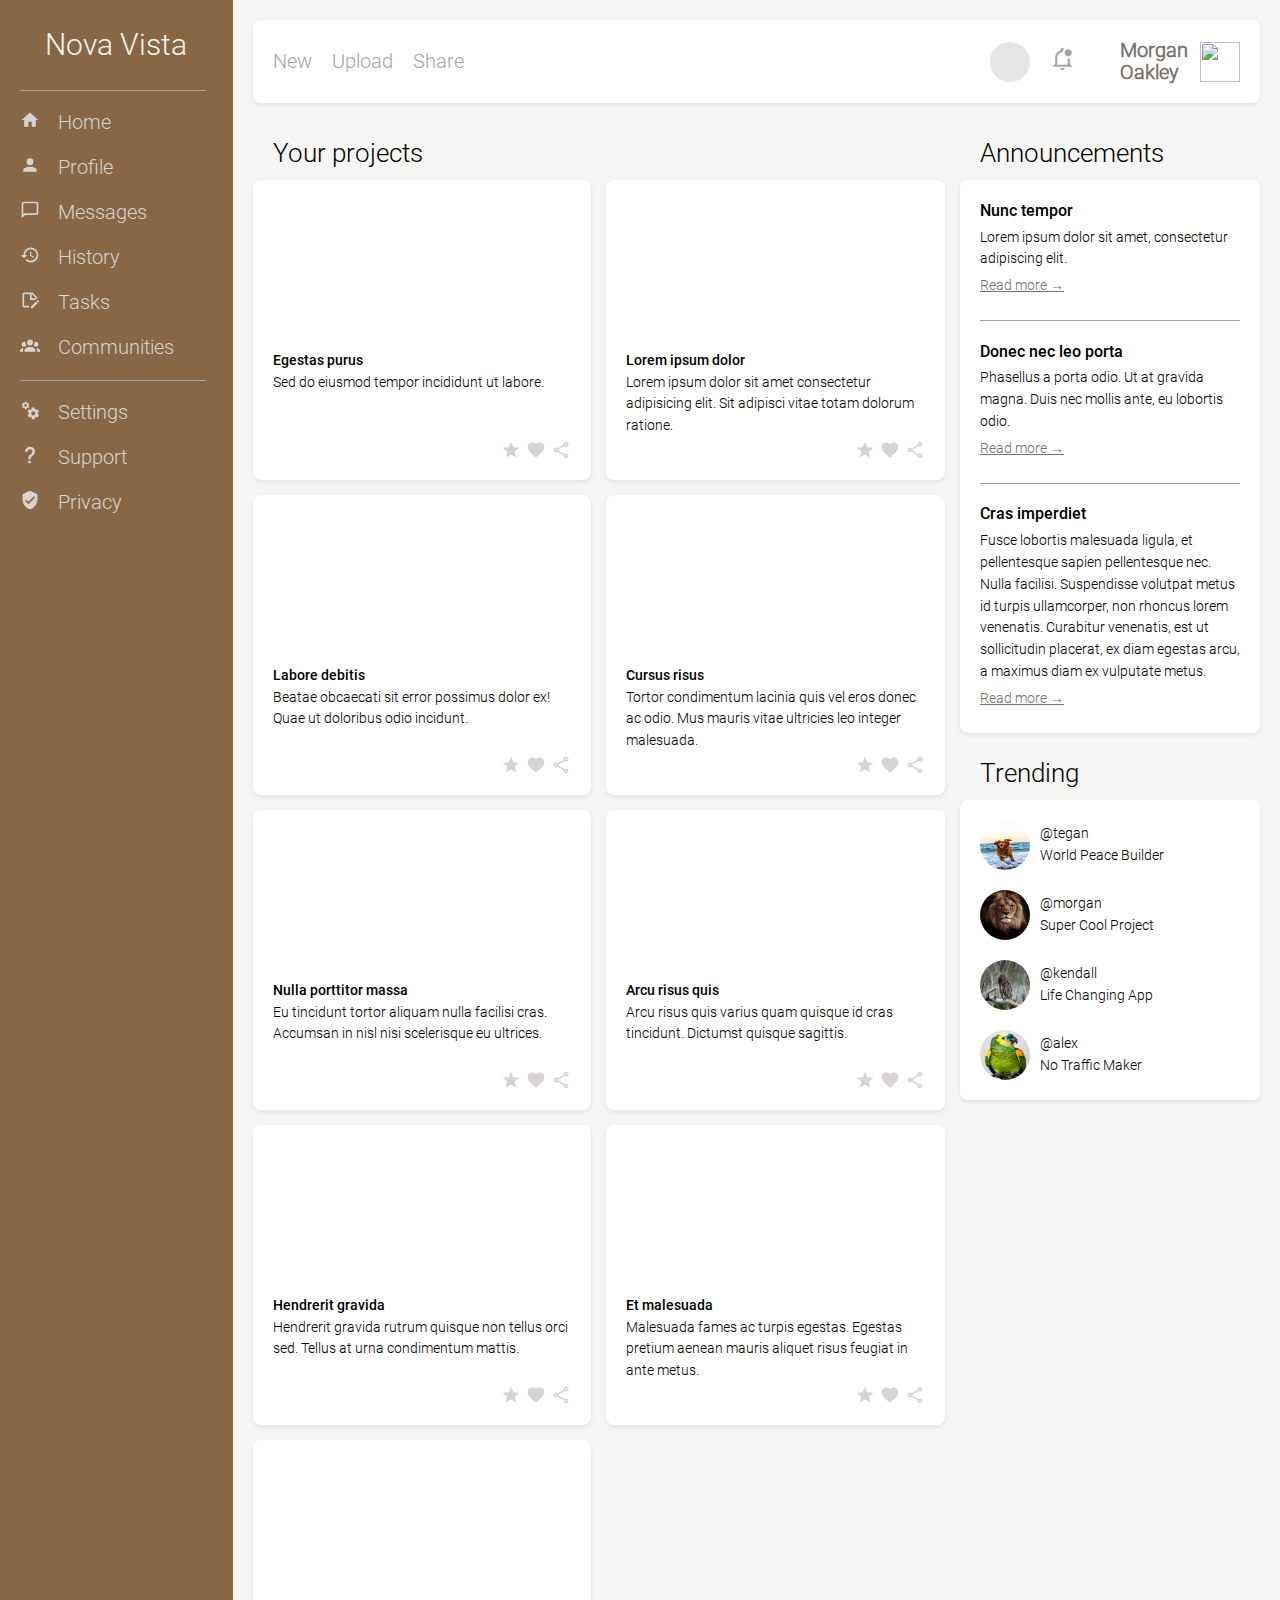
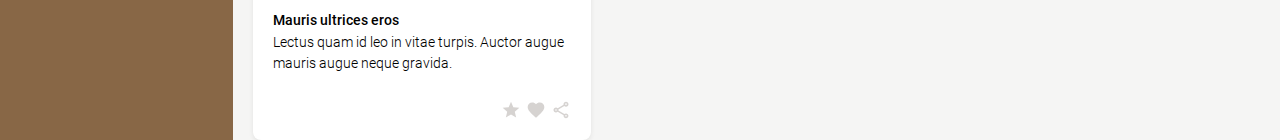
==== commit b1920a1f: "Add Trending styles" ====
--- a/index.html
+++ b/index.html
@@ -119,15 +119,15 @@
                     <div class="project-label">Egestas purus</div>
                     <div class="project-description">Sed do eiusmod tempor incididunt ut labore.</div>
                     <div class="project-buttons">
-                        <button class="star">
-                            <img src="" alt="">
-                        </button>
-                        <button class="watch">
-                            <img src="" alt="">
-                        </button>
-                        <button class="share">
-                            <img src="" alt="">
-                        </button>
+                        <div class="image star">
+                            <svg xmlns="http://www.w3.org/2000/svg" viewBox="0 0 24 24" fill="var(--menu-icon-color)"><path d="M12,17.27L18.18,21L16.54,13.97L22,9.24L14.81,8.62L12,2L9.19,8.62L2,9.24L7.45,13.97L5.82,21L12,17.27Z" /></svg>                        
+                        </div>
+                        <div class="image like">
+                            <svg xmlns="http://www.w3.org/2000/svg" viewBox="0 0 24 24" fill="var(--menu-icon-color)"><path d="M12,21.35L10.55,20.03C5.4,15.36 2,12.27 2,8.5C2,5.41 4.42,3 7.5,3C9.24,3 10.91,3.81 12,5.08C13.09,3.81 14.76,3 16.5,3C19.58,3 22,5.41 22,8.5C22,12.27 18.6,15.36 13.45,20.03L12,21.35Z" /></svg>                        
+                        </div>
+                        <div class="image share">
+                            <svg xmlns="http://www.w3.org/2000/svg" viewBox="0 0 24 24" fill="var(--menu-icon-color)"><path d="M18 16.08C17.24 16.08 16.56 16.38 16.04 16.85L8.91 12.7C8.96 12.47 9 12.24 9 12S8.96 11.53 8.91 11.3L15.96 7.19C16.5 7.69 17.21 8 18 8C19.66 8 21 6.66 21 5S19.66 2 18 2 15 3.34 15 5C15 5.24 15.04 5.47 15.09 5.7L8.04 9.81C7.5 9.31 6.79 9 6 9C4.34 9 3 10.34 3 12S4.34 15 6 15C6.79 15 7.5 14.69 8.04 14.19L15.16 18.34C15.11 18.55 15.08 18.77 15.08 19C15.08 20.61 16.39 21.91 18 21.91S20.92 20.61 20.92 19C20.92 17.39 19.61 16.08 18 16.08M18 4C18.55 4 19 4.45 19 5S18.55 6 18 6 17 5.55 17 5 17.45 4 18 4M6 13C5.45 13 5 12.55 5 12S5.45 11 6 11 7 11.45 7 12 6.55 13 6 13M18 20C17.45 20 17 19.55 17 19S17.45 18 18 18 19 18.45 19 19 18.55 20 18 20Z" /></svg>                        
+                        </div>
                     </div>
                 </div>
                 <div class="project">
@@ -135,15 +135,15 @@
                     <div class="project-label">Lorem ipsum dolor</div>
                     <div class="project-description">Lorem ipsum dolor sit amet consectetur adipisicing elit. Sit adipisci vitae totam dolorum ratione.</div>
                     <div class="project-buttons">
-                        <button class="star">
-                            <img src="" alt="">
-                        </button>
-                        <button class="watch">
-                            <img src="" alt="">
-                        </button>
-                        <button class="share">
-                            <img src="" alt="">
-                        </button>
+                        <div class="image star">
+                            <svg xmlns="http://www.w3.org/2000/svg" viewBox="0 0 24 24" fill="var(--menu-icon-color)"><path d="M12,17.27L18.18,21L16.54,13.97L22,9.24L14.81,8.62L12,2L9.19,8.62L2,9.24L7.45,13.97L5.82,21L12,17.27Z" /></svg>                        
+                        </div>
+                        <div class="image like">
+                            <svg xmlns="http://www.w3.org/2000/svg" viewBox="0 0 24 24" fill="var(--menu-icon-color)"><path d="M12,21.35L10.55,20.03C5.4,15.36 2,12.27 2,8.5C2,5.41 4.42,3 7.5,3C9.24,3 10.91,3.81 12,5.08C13.09,3.81 14.76,3 16.5,3C19.58,3 22,5.41 22,8.5C22,12.27 18.6,15.36 13.45,20.03L12,21.35Z" /></svg>                        
+                        </div>
+                        <div class="image share">
+                            <svg xmlns="http://www.w3.org/2000/svg" viewBox="0 0 24 24" fill="var(--menu-icon-color)"><path d="M18 16.08C17.24 16.08 16.56 16.38 16.04 16.85L8.91 12.7C8.96 12.47 9 12.24 9 12S8.96 11.53 8.91 11.3L15.96 7.19C16.5 7.69 17.21 8 18 8C19.66 8 21 6.66 21 5S19.66 2 18 2 15 3.34 15 5C15 5.24 15.04 5.47 15.09 5.7L8.04 9.81C7.5 9.31 6.79 9 6 9C4.34 9 3 10.34 3 12S4.34 15 6 15C6.79 15 7.5 14.69 8.04 14.19L15.16 18.34C15.11 18.55 15.08 18.77 15.08 19C15.08 20.61 16.39 21.91 18 21.91S20.92 20.61 20.92 19C20.92 17.39 19.61 16.08 18 16.08M18 4C18.55 4 19 4.45 19 5S18.55 6 18 6 17 5.55 17 5 17.45 4 18 4M6 13C5.45 13 5 12.55 5 12S5.45 11 6 11 7 11.45 7 12 6.55 13 6 13M18 20C17.45 20 17 19.55 17 19S17.45 18 18 18 19 18.45 19 19 18.55 20 18 20Z" /></svg>                        
+                        </div>
                     </div>
                 </div>
                 <div class="project">
@@ -151,15 +151,15 @@
                     <div class="project-label">Labore debitis</div>
                     <div class="project-description">Beatae obcaecati sit error possimus dolor ex! Quae ut doloribus odio incidunt.</div>
                     <div class="project-buttons">
-                        <button class="star">
-                            <img src="" alt="">
-                        </button>
-                        <button class="watch">
-                            <img src="" alt="">
-                        </button>
-                        <button class="share">
-                            <img src="" alt="">
-                        </button>
+                        <div class="image star">
+                            <svg xmlns="http://www.w3.org/2000/svg" viewBox="0 0 24 24" fill="var(--menu-icon-color)"><path d="M12,17.27L18.18,21L16.54,13.97L22,9.24L14.81,8.62L12,2L9.19,8.62L2,9.24L7.45,13.97L5.82,21L12,17.27Z" /></svg>                        
+                        </div>
+                        <div class="image like">
+                            <svg xmlns="http://www.w3.org/2000/svg" viewBox="0 0 24 24" fill="var(--menu-icon-color)"><path d="M12,21.35L10.55,20.03C5.4,15.36 2,12.27 2,8.5C2,5.41 4.42,3 7.5,3C9.24,3 10.91,3.81 12,5.08C13.09,3.81 14.76,3 16.5,3C19.58,3 22,5.41 22,8.5C22,12.27 18.6,15.36 13.45,20.03L12,21.35Z" /></svg>                        
+                        </div>
+                        <div class="image share">
+                            <svg xmlns="http://www.w3.org/2000/svg" viewBox="0 0 24 24" fill="var(--menu-icon-color)"><path d="M18 16.08C17.24 16.08 16.56 16.38 16.04 16.85L8.91 12.7C8.96 12.47 9 12.24 9 12S8.96 11.53 8.91 11.3L15.96 7.19C16.5 7.69 17.21 8 18 8C19.66 8 21 6.66 21 5S19.66 2 18 2 15 3.34 15 5C15 5.24 15.04 5.47 15.09 5.7L8.04 9.81C7.5 9.31 6.79 9 6 9C4.34 9 3 10.34 3 12S4.34 15 6 15C6.79 15 7.5 14.69 8.04 14.19L15.16 18.34C15.11 18.55 15.08 18.77 15.08 19C15.08 20.61 16.39 21.91 18 21.91S20.92 20.61 20.92 19C20.92 17.39 19.61 16.08 18 16.08M18 4C18.55 4 19 4.45 19 5S18.55 6 18 6 17 5.55 17 5 17.45 4 18 4M6 13C5.45 13 5 12.55 5 12S5.45 11 6 11 7 11.45 7 12 6.55 13 6 13M18 20C17.45 20 17 19.55 17 19S17.45 18 18 18 19 18.45 19 19 18.55 20 18 20Z" /></svg>                        
+                        </div>
                     </div>
                 </div>
                 <div class="project">
@@ -167,79 +167,79 @@
                     <div class="project-label">Cursus risus</div>
                     <div class="project-description">Tortor condimentum lacinia quis vel eros donec ac odio. Mus mauris vitae ultricies leo integer malesuada.</div>
                     <div class="project-buttons">
-                        <button class="star">
-                            <img src="" alt="">
-                        </button>
-                        <button class="watch">
-                            <img src="" alt="">
-                        </button>
-                        <button class="share">
-                            <img src="" alt="">
-                        </button>
+                        <div class="image star">
+                            <svg xmlns="http://www.w3.org/2000/svg" viewBox="0 0 24 24" fill="var(--menu-icon-color)"><path d="M12,17.27L18.18,21L16.54,13.97L22,9.24L14.81,8.62L12,2L9.19,8.62L2,9.24L7.45,13.97L5.82,21L12,17.27Z" /></svg>                        
+                        </div>
+                        <div class="image like">
+                            <svg xmlns="http://www.w3.org/2000/svg" viewBox="0 0 24 24" fill="var(--menu-icon-color)"><path d="M12,21.35L10.55,20.03C5.4,15.36 2,12.27 2,8.5C2,5.41 4.42,3 7.5,3C9.24,3 10.91,3.81 12,5.08C13.09,3.81 14.76,3 16.5,3C19.58,3 22,5.41 22,8.5C22,12.27 18.6,15.36 13.45,20.03L12,21.35Z" /></svg>                        
+                        </div>
+                        <div class="image share">
+                            <svg xmlns="http://www.w3.org/2000/svg" viewBox="0 0 24 24" fill="var(--menu-icon-color)"><path d="M18 16.08C17.24 16.08 16.56 16.38 16.04 16.85L8.91 12.7C8.96 12.47 9 12.24 9 12S8.96 11.53 8.91 11.3L15.96 7.19C16.5 7.69 17.21 8 18 8C19.66 8 21 6.66 21 5S19.66 2 18 2 15 3.34 15 5C15 5.24 15.04 5.47 15.09 5.7L8.04 9.81C7.5 9.31 6.79 9 6 9C4.34 9 3 10.34 3 12S4.34 15 6 15C6.79 15 7.5 14.69 8.04 14.19L15.16 18.34C15.11 18.55 15.08 18.77 15.08 19C15.08 20.61 16.39 21.91 18 21.91S20.92 20.61 20.92 19C20.92 17.39 19.61 16.08 18 16.08M18 4C18.55 4 19 4.45 19 5S18.55 6 18 6 17 5.55 17 5 17.45 4 18 4M6 13C5.45 13 5 12.55 5 12S5.45 11 6 11 7 11.45 7 12 6.55 13 6 13M18 20C17.45 20 17 19.55 17 19S17.45 18 18 18 19 18.45 19 19 18.55 20 18 20Z" /></svg>                        
+                        </div>
                     </div>
                 </div>
                 <div class="project">
                     <div class="project-image" style="background-image: url(images/alex-shu-8gNbhF5AGcs-unsplash.jpg)"></div>
                     <div class="project-label">Nulla porttitor massa</div>
-                    <div class="project-description">Eu tincidunt tortor aliquam nulla facilisi cras. Ultricies mi eget mauris pharetra et ultrices neque. Accumsan in nisl nisi scelerisque eu ultrices.</div>
-                    <div class="project-buttons">
-                        <button class="star">
-                            <img src="" alt="">
-                        </button>
-                        <button class="watch">
-                            <img src="" alt="">
-                        </button>
-                        <button class="share">
-                            <img src="" alt="">
-                        </button>
+                    <div class="project-description">Eu tincidunt tortor aliquam nulla facilisi cras. Accumsan in nisl nisi scelerisque eu ultrices.</div>
+                    <div class="project-buttons">
+                        <div class="image star">
+                            <svg xmlns="http://www.w3.org/2000/svg" viewBox="0 0 24 24" fill="var(--menu-icon-color)"><path d="M12,17.27L18.18,21L16.54,13.97L22,9.24L14.81,8.62L12,2L9.19,8.62L2,9.24L7.45,13.97L5.82,21L12,17.27Z" /></svg>                        
+                        </div>
+                        <div class="image like">
+                            <svg xmlns="http://www.w3.org/2000/svg" viewBox="0 0 24 24" fill="var(--menu-icon-color)"><path d="M12,21.35L10.55,20.03C5.4,15.36 2,12.27 2,8.5C2,5.41 4.42,3 7.5,3C9.24,3 10.91,3.81 12,5.08C13.09,3.81 14.76,3 16.5,3C19.58,3 22,5.41 22,8.5C22,12.27 18.6,15.36 13.45,20.03L12,21.35Z" /></svg>                        
+                        </div>
+                        <div class="image share">
+                            <svg xmlns="http://www.w3.org/2000/svg" viewBox="0 0 24 24" fill="var(--menu-icon-color)"><path d="M18 16.08C17.24 16.08 16.56 16.38 16.04 16.85L8.91 12.7C8.96 12.47 9 12.24 9 12S8.96 11.53 8.91 11.3L15.96 7.19C16.5 7.69 17.21 8 18 8C19.66 8 21 6.66 21 5S19.66 2 18 2 15 3.34 15 5C15 5.24 15.04 5.47 15.09 5.7L8.04 9.81C7.5 9.31 6.79 9 6 9C4.34 9 3 10.34 3 12S4.34 15 6 15C6.79 15 7.5 14.69 8.04 14.19L15.16 18.34C15.11 18.55 15.08 18.77 15.08 19C15.08 20.61 16.39 21.91 18 21.91S20.92 20.61 20.92 19C20.92 17.39 19.61 16.08 18 16.08M18 4C18.55 4 19 4.45 19 5S18.55 6 18 6 17 5.55 17 5 17.45 4 18 4M6 13C5.45 13 5 12.55 5 12S5.45 11 6 11 7 11.45 7 12 6.55 13 6 13M18 20C17.45 20 17 19.55 17 19S17.45 18 18 18 19 18.45 19 19 18.55 20 18 20Z" /></svg>                        
+                        </div>
                     </div>
                 </div>
                 <div class="project">
                     <div class="project-image" style="background-image: url(images/vasilina-sirotina-0SjQ6KcwS4k-unsplash.jpg)"></div>
                     <div class="project-label">Arcu risus quis</div>
-                    <div class="project-description">Arcu risus quis varius quam quisque id. Rhoncus est pellentesque elit ullamcorper dignissim cras tincidunt. Dictumst quisque sagittis.</div>
-                    <div class="project-buttons">
-                        <button class="star">
-                            <img src="" alt="">
-                        </button>
-                        <button class="watch">
-                            <img src="" alt="">
-                        </button>
-                        <button class="share">
-                            <img src="" alt="">
-                        </button>
+                    <div class="project-description">Arcu risus quis varius quam quisque id cras tincidunt. Dictumst quisque sagittis.</div>
+                    <div class="project-buttons">
+                        <div class="image star">
+                            <svg xmlns="http://www.w3.org/2000/svg" viewBox="0 0 24 24" fill="var(--menu-icon-color)"><path d="M12,17.27L18.18,21L16.54,13.97L22,9.24L14.81,8.62L12,2L9.19,8.62L2,9.24L7.45,13.97L5.82,21L12,17.27Z" /></svg>                        
+                        </div>
+                        <div class="image like">
+                            <svg xmlns="http://www.w3.org/2000/svg" viewBox="0 0 24 24" fill="var(--menu-icon-color)"><path d="M12,21.35L10.55,20.03C5.4,15.36 2,12.27 2,8.5C2,5.41 4.42,3 7.5,3C9.24,3 10.91,3.81 12,5.08C13.09,3.81 14.76,3 16.5,3C19.58,3 22,5.41 22,8.5C22,12.27 18.6,15.36 13.45,20.03L12,21.35Z" /></svg>                        
+                        </div>
+                        <div class="image share">
+                            <svg xmlns="http://www.w3.org/2000/svg" viewBox="0 0 24 24" fill="var(--menu-icon-color)"><path d="M18 16.08C17.24 16.08 16.56 16.38 16.04 16.85L8.91 12.7C8.96 12.47 9 12.24 9 12S8.96 11.53 8.91 11.3L15.96 7.19C16.5 7.69 17.21 8 18 8C19.66 8 21 6.66 21 5S19.66 2 18 2 15 3.34 15 5C15 5.24 15.04 5.47 15.09 5.7L8.04 9.81C7.5 9.31 6.79 9 6 9C4.34 9 3 10.34 3 12S4.34 15 6 15C6.79 15 7.5 14.69 8.04 14.19L15.16 18.34C15.11 18.55 15.08 18.77 15.08 19C15.08 20.61 16.39 21.91 18 21.91S20.92 20.61 20.92 19C20.92 17.39 19.61 16.08 18 16.08M18 4C18.55 4 19 4.45 19 5S18.55 6 18 6 17 5.55 17 5 17.45 4 18 4M6 13C5.45 13 5 12.55 5 12S5.45 11 6 11 7 11.45 7 12 6.55 13 6 13M18 20C17.45 20 17 19.55 17 19S17.45 18 18 18 19 18.45 19 19 18.55 20 18 20Z" /></svg>                        
+                        </div>
                     </div>
                 </div>
                 <div class="project">
                     <div class="project-image" style="background-image: url(images/vasilina-sirotina-iXRGd_Lj3gA-unsplash.jpg)"></div>
                     <div class="project-label">Hendrerit gravida</div>
-                    <div class="project-description">Hendrerit gravida rutrum quisque non tellus orci. Nec ultrices dui sapien eget mi proin sed. Tellus at urna condimentum mattis.</div>
-                    <div class="project-buttons">
-                        <button class="star">
-                            <img src="" alt="">
-                        </button>
-                        <button class="watch">
-                            <img src="" alt="">
-                        </button>
-                        <button class="share">
-                            <img src="" alt="">
-                        </button>
+                    <div class="project-description">Hendrerit gravida rutrum quisque non tellus orci sed. Tellus at urna condimentum mattis.</div>
+                    <div class="project-buttons">
+                        <div class="image star">
+                            <svg xmlns="http://www.w3.org/2000/svg" viewBox="0 0 24 24" fill="var(--menu-icon-color)"><path d="M12,17.27L18.18,21L16.54,13.97L22,9.24L14.81,8.62L12,2L9.19,8.62L2,9.24L7.45,13.97L5.82,21L12,17.27Z" /></svg>                        
+                        </div>
+                        <div class="image like">
+                            <svg xmlns="http://www.w3.org/2000/svg" viewBox="0 0 24 24" fill="var(--menu-icon-color)"><path d="M12,21.35L10.55,20.03C5.4,15.36 2,12.27 2,8.5C2,5.41 4.42,3 7.5,3C9.24,3 10.91,3.81 12,5.08C13.09,3.81 14.76,3 16.5,3C19.58,3 22,5.41 22,8.5C22,12.27 18.6,15.36 13.45,20.03L12,21.35Z" /></svg>                        
+                        </div>
+                        <div class="image share">
+                            <svg xmlns="http://www.w3.org/2000/svg" viewBox="0 0 24 24" fill="var(--menu-icon-color)"><path d="M18 16.08C17.24 16.08 16.56 16.38 16.04 16.85L8.91 12.7C8.96 12.47 9 12.24 9 12S8.96 11.53 8.91 11.3L15.96 7.19C16.5 7.69 17.21 8 18 8C19.66 8 21 6.66 21 5S19.66 2 18 2 15 3.34 15 5C15 5.24 15.04 5.47 15.09 5.7L8.04 9.81C7.5 9.31 6.79 9 6 9C4.34 9 3 10.34 3 12S4.34 15 6 15C6.79 15 7.5 14.69 8.04 14.19L15.16 18.34C15.11 18.55 15.08 18.77 15.08 19C15.08 20.61 16.39 21.91 18 21.91S20.92 20.61 20.92 19C20.92 17.39 19.61 16.08 18 16.08M18 4C18.55 4 19 4.45 19 5S18.55 6 18 6 17 5.55 17 5 17.45 4 18 4M6 13C5.45 13 5 12.55 5 12S5.45 11 6 11 7 11.45 7 12 6.55 13 6 13M18 20C17.45 20 17 19.55 17 19S17.45 18 18 18 19 18.45 19 19 18.55 20 18 20Z" /></svg>                        
+                        </div>
                     </div>
                 </div>
                 <div class="project">
                     <div class="project-image" style="background-image: url(images/anne-laure-p-wVmz75D5ztk-unsplash.jpg)"></div>
                     <div class="project-label">Et malesuada</div>
-                    <div class="project-description">Malesuada fames ac turpis egestas. Egestas pretium aenean pharetra magna ac placerat vestibulum lectus mauris. Id aliquet risus feugiat in ante metus.</div>
-                    <div class="project-buttons">
-                        <button class="star">
-                            <img src="" alt="">
-                        </button>
-                        <button class="watch">
-                            <img src="" alt="">
-                        </button>
-                        <button class="share">
-                            <img src="" alt="">
-                        </button>
+                    <div class="project-description">Malesuada fames ac turpis egestas. Egestas pretium aenean mauris aliquet risus feugiat in ante metus.</div>
+                    <div class="project-buttons">
+                        <div class="image star">
+                            <svg xmlns="http://www.w3.org/2000/svg" viewBox="0 0 24 24" fill="var(--menu-icon-color)"><path d="M12,17.27L18.18,21L16.54,13.97L22,9.24L14.81,8.62L12,2L9.19,8.62L2,9.24L7.45,13.97L5.82,21L12,17.27Z" /></svg>                        
+                        </div>
+                        <div class="image like">
+                            <svg xmlns="http://www.w3.org/2000/svg" viewBox="0 0 24 24" fill="var(--menu-icon-color)"><path d="M12,21.35L10.55,20.03C5.4,15.36 2,12.27 2,8.5C2,5.41 4.42,3 7.5,3C9.24,3 10.91,3.81 12,5.08C13.09,3.81 14.76,3 16.5,3C19.58,3 22,5.41 22,8.5C22,12.27 18.6,15.36 13.45,20.03L12,21.35Z" /></svg>                        
+                        </div>
+                        <div class="image share">
+                            <svg xmlns="http://www.w3.org/2000/svg" viewBox="0 0 24 24" fill="var(--menu-icon-color)"><path d="M18 16.08C17.24 16.08 16.56 16.38 16.04 16.85L8.91 12.7C8.96 12.47 9 12.24 9 12S8.96 11.53 8.91 11.3L15.96 7.19C16.5 7.69 17.21 8 18 8C19.66 8 21 6.66 21 5S19.66 2 18 2 15 3.34 15 5C15 5.24 15.04 5.47 15.09 5.7L8.04 9.81C7.5 9.31 6.79 9 6 9C4.34 9 3 10.34 3 12S4.34 15 6 15C6.79 15 7.5 14.69 8.04 14.19L15.16 18.34C15.11 18.55 15.08 18.77 15.08 19C15.08 20.61 16.39 21.91 18 21.91S20.92 20.61 20.92 19C20.92 17.39 19.61 16.08 18 16.08M18 4C18.55 4 19 4.45 19 5S18.55 6 18 6 17 5.55 17 5 17.45 4 18 4M6 13C5.45 13 5 12.55 5 12S5.45 11 6 11 7 11.45 7 12 6.55 13 6 13M18 20C17.45 20 17 19.55 17 19S17.45 18 18 18 19 18.45 19 19 18.55 20 18 20Z" /></svg>                        
+                        </div>
                     </div>
                 </div>
                 <div class="project">
@@ -247,15 +247,15 @@
                     <div class="project-label">Mauris ultrices eros</div>
                     <div class="project-description">Lectus quam id leo in vitae turpis. Auctor augue mauris augue neque gravida.</div>
                     <div class="project-buttons">
-                        <button class="star">
-                            <img src="" alt="">
-                        </button>
-                        <button class="watch">
-                            <img src="" alt="">
-                        </button>
-                        <button class="share">
-                            <img src="" alt="">
-                        </button>
+                        <div class="image star">
+                            <svg xmlns="http://www.w3.org/2000/svg" viewBox="0 0 24 24" fill="var(--menu-icon-color)"><path d="M12,17.27L18.18,21L16.54,13.97L22,9.24L14.81,8.62L12,2L9.19,8.62L2,9.24L7.45,13.97L5.82,21L12,17.27Z" /></svg>                        
+                        </div>
+                        <div class="image like">
+                            <svg xmlns="http://www.w3.org/2000/svg" viewBox="0 0 24 24" fill="var(--menu-icon-color)"><path d="M12,21.35L10.55,20.03C5.4,15.36 2,12.27 2,8.5C2,5.41 4.42,3 7.5,3C9.24,3 10.91,3.81 12,5.08C13.09,3.81 14.76,3 16.5,3C19.58,3 22,5.41 22,8.5C22,12.27 18.6,15.36 13.45,20.03L12,21.35Z" /></svg>                        
+                        </div>
+                        <div class="image share">
+                            <svg xmlns="http://www.w3.org/2000/svg" viewBox="0 0 24 24" fill="var(--menu-icon-color)"><path d="M18 16.08C17.24 16.08 16.56 16.38 16.04 16.85L8.91 12.7C8.96 12.47 9 12.24 9 12S8.96 11.53 8.91 11.3L15.96 7.19C16.5 7.69 17.21 8 18 8C19.66 8 21 6.66 21 5S19.66 2 18 2 15 3.34 15 5C15 5.24 15.04 5.47 15.09 5.7L8.04 9.81C7.5 9.31 6.79 9 6 9C4.34 9 3 10.34 3 12S4.34 15 6 15C6.79 15 7.5 14.69 8.04 14.19L15.16 18.34C15.11 18.55 15.08 18.77 15.08 19C15.08 20.61 16.39 21.91 18 21.91S20.92 20.61 20.92 19C20.92 17.39 19.61 16.08 18 16.08M18 4C18.55 4 19 4.45 19 5S18.55 6 18 6 17 5.55 17 5 17.45 4 18 4M6 13C5.45 13 5 12.55 5 12S5.45 11 6 11 7 11.45 7 12 6.55 13 6 13M18 20C17.45 20 17 19.55 17 19S17.45 18 18 18 19 18.45 19 19 18.55 20 18 20Z" /></svg>                        
+                        </div>
                     </div>
                 </div>
             </div>
@@ -265,23 +265,26 @@
                     <div class="announcement">
                         <div class="announcement-label">Nunc tempor</div>
                         <div class="announcement-description">Lorem ipsum dolor sit amet, consectetur adipiscing elit.</div>
+                        <a href="">Read&nbsp;more&nbsp;→</a>
                     </div>
                     <div class="divider"></div>
                     <div class="announcement">
                         <div class="announcement-label">Donec nec leo porta</div>
                         <div class="announcement-description">Phasellus a porta odio. Ut at gravida magna. Duis nec mollis ante, eu lobortis odio.</div>
+                        <a href="">Read&nbsp;more&nbsp;→</a>
                     </div>
                     <div class="divider"></div>
                     <div class="announcement">
                         <div class="announcement-label">Cras imperdiet</div>
                         <div class="announcement-description">Fusce lobortis malesuada ligula, et pellentesque sapien pellentesque nec. Nulla facilisi. Suspendisse volutpat metus id turpis ullamcorper, non rhoncus lorem venenatis. Curabitur venenatis, est ut sollicitudin placerat, ex diam egestas arcu, a maximus diam ex vulputate metus.</div>
+                        <a href="">Read&nbsp;more&nbsp;→</a>
                     </div>
                 </div>
                 <p>Trending</p>
                 <div class="trending">
                     <div class="trending-item">
                         <div class="trending-item-picture">
-                            <img src="" alt="">
+                            <img src="images/dog.jpg" alt="Avatar" class="avatar">
                         </div>
                         <div class="trending-item-text">
                             <p>@tegan</p>
@@ -290,7 +293,7 @@
                     </div>
                     <div class="trending-item">
                         <div class="trending-item-picture">
-                            <img src="" alt="">
+                            <img src="images/lion.jpg" alt="Avatar" class="avatar">
                         </div>
                         <div class="trending-item-text">
                             <p>@morgan</p>
@@ -299,7 +302,7 @@
                     </div>
                     <div class="trending-item">
                         <div class="trending-item-picture">
-                            <img src="" alt="">
+                            <img src="images/owl.jpg" alt="Avatar" class="avatar">
                         </div>
                         <div class="trending-item-text">
                             <p>@kendall</p>
@@ -308,7 +311,7 @@
                     </div>
                     <div class="trending-item">
                         <div class="trending-item-picture">
-                            <img src="" alt="">
+                            <img src="images/parrot.jpg" alt="Avatar" class="avatar">
                         </div>
                         <div class="trending-item-text">
                             <p>@alex</p>
--- a/styles.css
+++ b/styles.css
@@ -110,7 +110,7 @@
 
 .container {
     display: grid;
-    grid-template-columns: 1fr 6fr;
+    grid-template-columns: 1fr 4.5fr;
     grid-template-rows: auto 1fr;
     height: 100vh;
     position: relative;
@@ -126,7 +126,7 @@
     height: 100%;
     display: grid;
     align-content: start;
-    min-width: 170px;
+    min-width: 200px;
     grid-template-rows: minmax(70px, 7vh) auto 1fr;
     font-size: 20px;
     position: relative;
@@ -278,7 +278,6 @@
     color: var(--sky-200);
 }
 
-
 .search-bar input,
 .search-bar input:not(:placeholder-shown) {
     background-color: var(--sky-200);
@@ -288,7 +287,8 @@
     width: 40px;
     height: 40px;
     outline: none;
-    padding: 5px;
+    padding: 10px;
+    padding-left: 20px;
     background-image: none;
     transition: width 0.2s;
     
@@ -307,7 +307,13 @@
     background-size: 25px 25px;
 }
 
-
+.profile-picture img {
+    display: block;
+}
+
+input {
+    font-size: 20px;
+}
 
 
 /* Content */
@@ -337,9 +343,10 @@
     height: 300px;
     box-shadow:  0px 2px 5px rgba(0, 0, 0, 0.075);
     transition: all 0.4s;
-    /* display: flex; */
-    /* flex-direction: column; */
+    display: flex;
+    flex-direction: column;
     overflow: hidden;
+    /* position: relative; */
 }
 
 .project,
@@ -378,11 +385,26 @@
     transition: all 0.4s ease-in-out;
 }
 
-/* .project-label {
-    margin-left: 20px;
-    margin-top: 20px;
-    margin-right: 20px;
-} */
+.project-label {
+    font-family: 'Roboto-Medium';
+}
+
+.project-buttons > .image > svg {
+    height: 20px;
+    width: auto;
+    display: block;
+}
+
+.project-buttons {
+    display: grid;
+    grid-template-columns: max-content max-content max-content;
+    margin-top: auto;
+    margin-left: auto;
+}
+
+.project-buttons > div {
+    padding-left: 5px;
+}
 
 /* .project-description,
 .project-buttons {
@@ -401,8 +423,6 @@
     margin-top: 30px;
 }
 
-
-
 .content-sidebar > div {
     box-shadow:  0px 2px 5px rgba(0, 0, 0, 0.075);
     background-color: white;
@@ -422,18 +442,45 @@
 .announcement-label {
     font-size: 16px;
     margin-bottom: 5px;
+    font-family: 'Roboto-Medium';
+}
+
+.announcement > a {
+    color: #78716c;
+    line-height: 30px;
+}
+
+.announcement > a:hover {
+    color: #78716c75;
 }
 
 .divider {
     margin-top: 20px;
     margin-bottom: 20px;
-}
-
-.divider {
     width: 100%;
     /* border: #0c0a09 solid; */
-    height: 1px;
-    background-color: #0c0a09;
+    height: 0.5px;
+    background-color: var(--sky-400)
+}
+
+.avatar {
+    vertical-align: middle;
+    width: 50px;
+    height: 50px;
+    border-radius: 50%;
+  }
+
+.trending-item {
+    display: grid;
+    grid-template-columns: auto 1fr;
+    grid-template-rows: 1fr;
+    align-items: center;
+    gap: 10px;
+    
+}
+
+.trending-item:not(:last-child) {
+    margin-bottom: 20px;
 }
 
 /* Colors */
